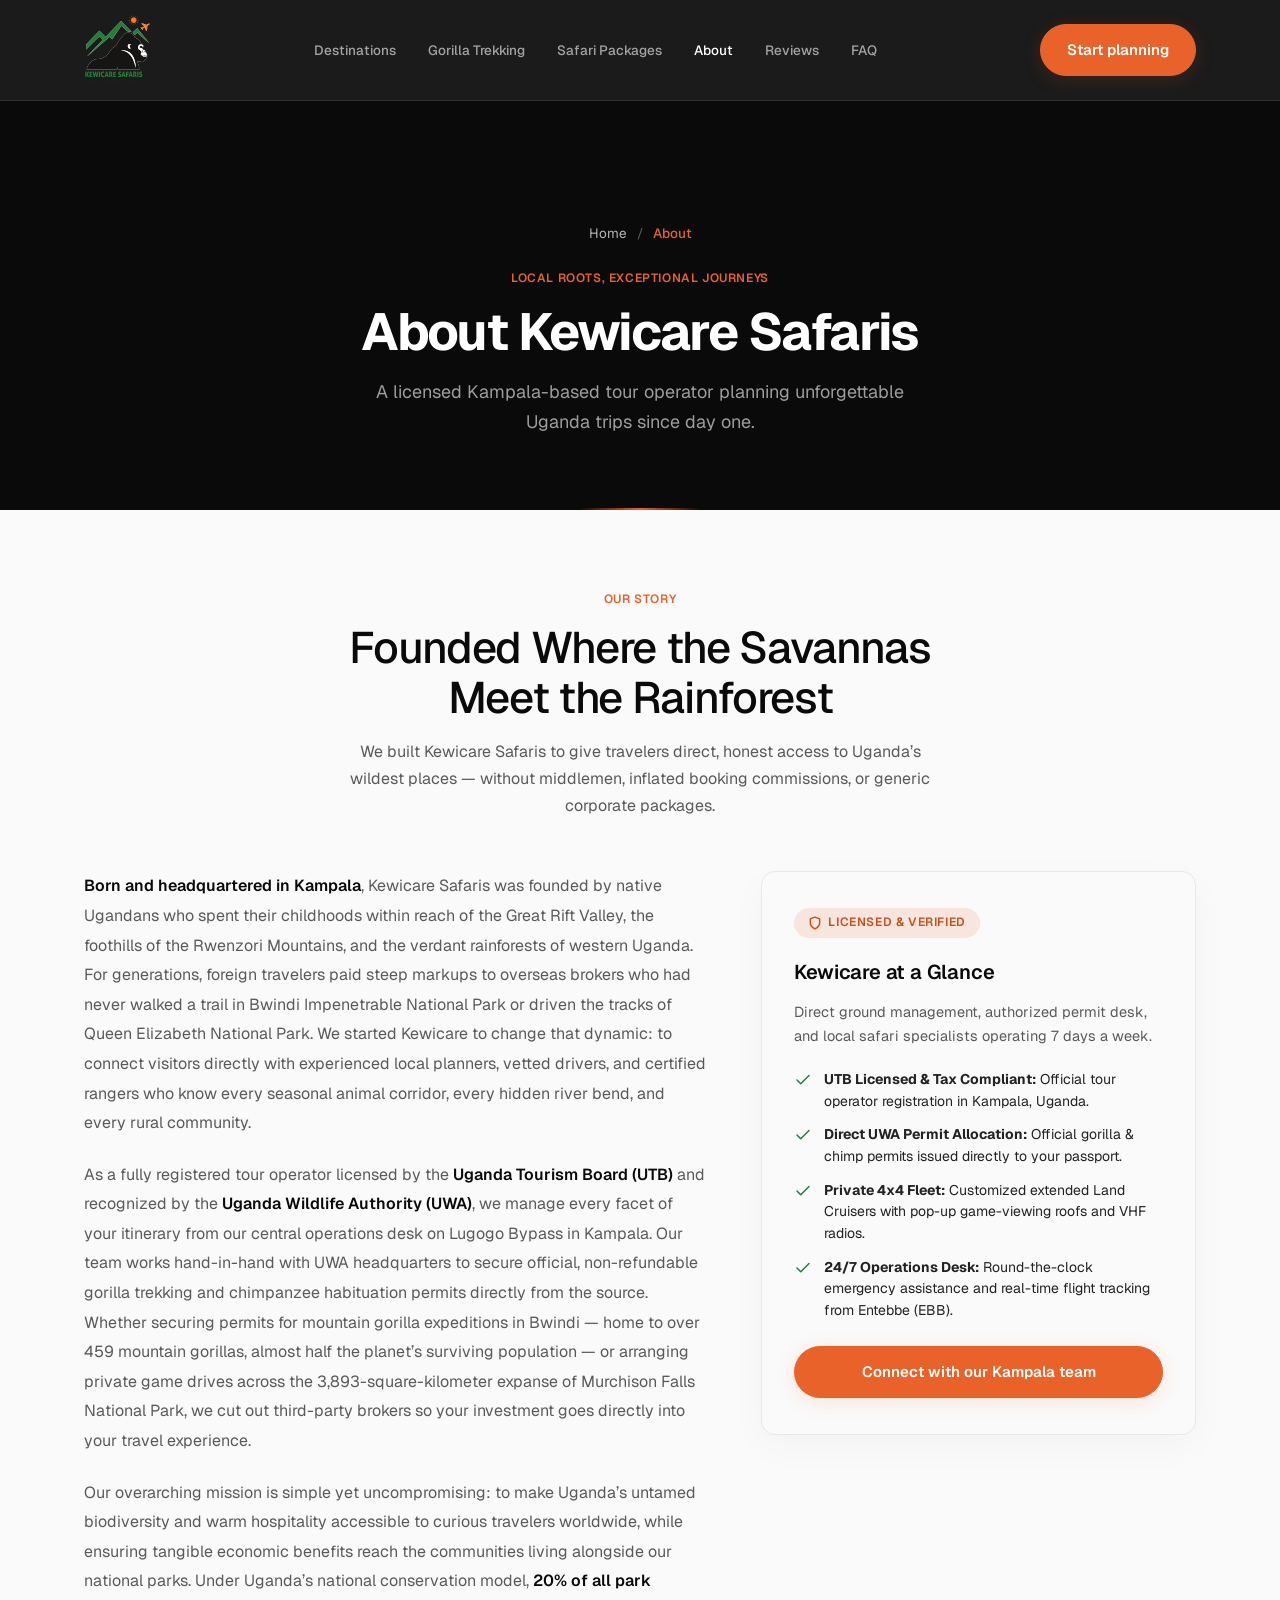
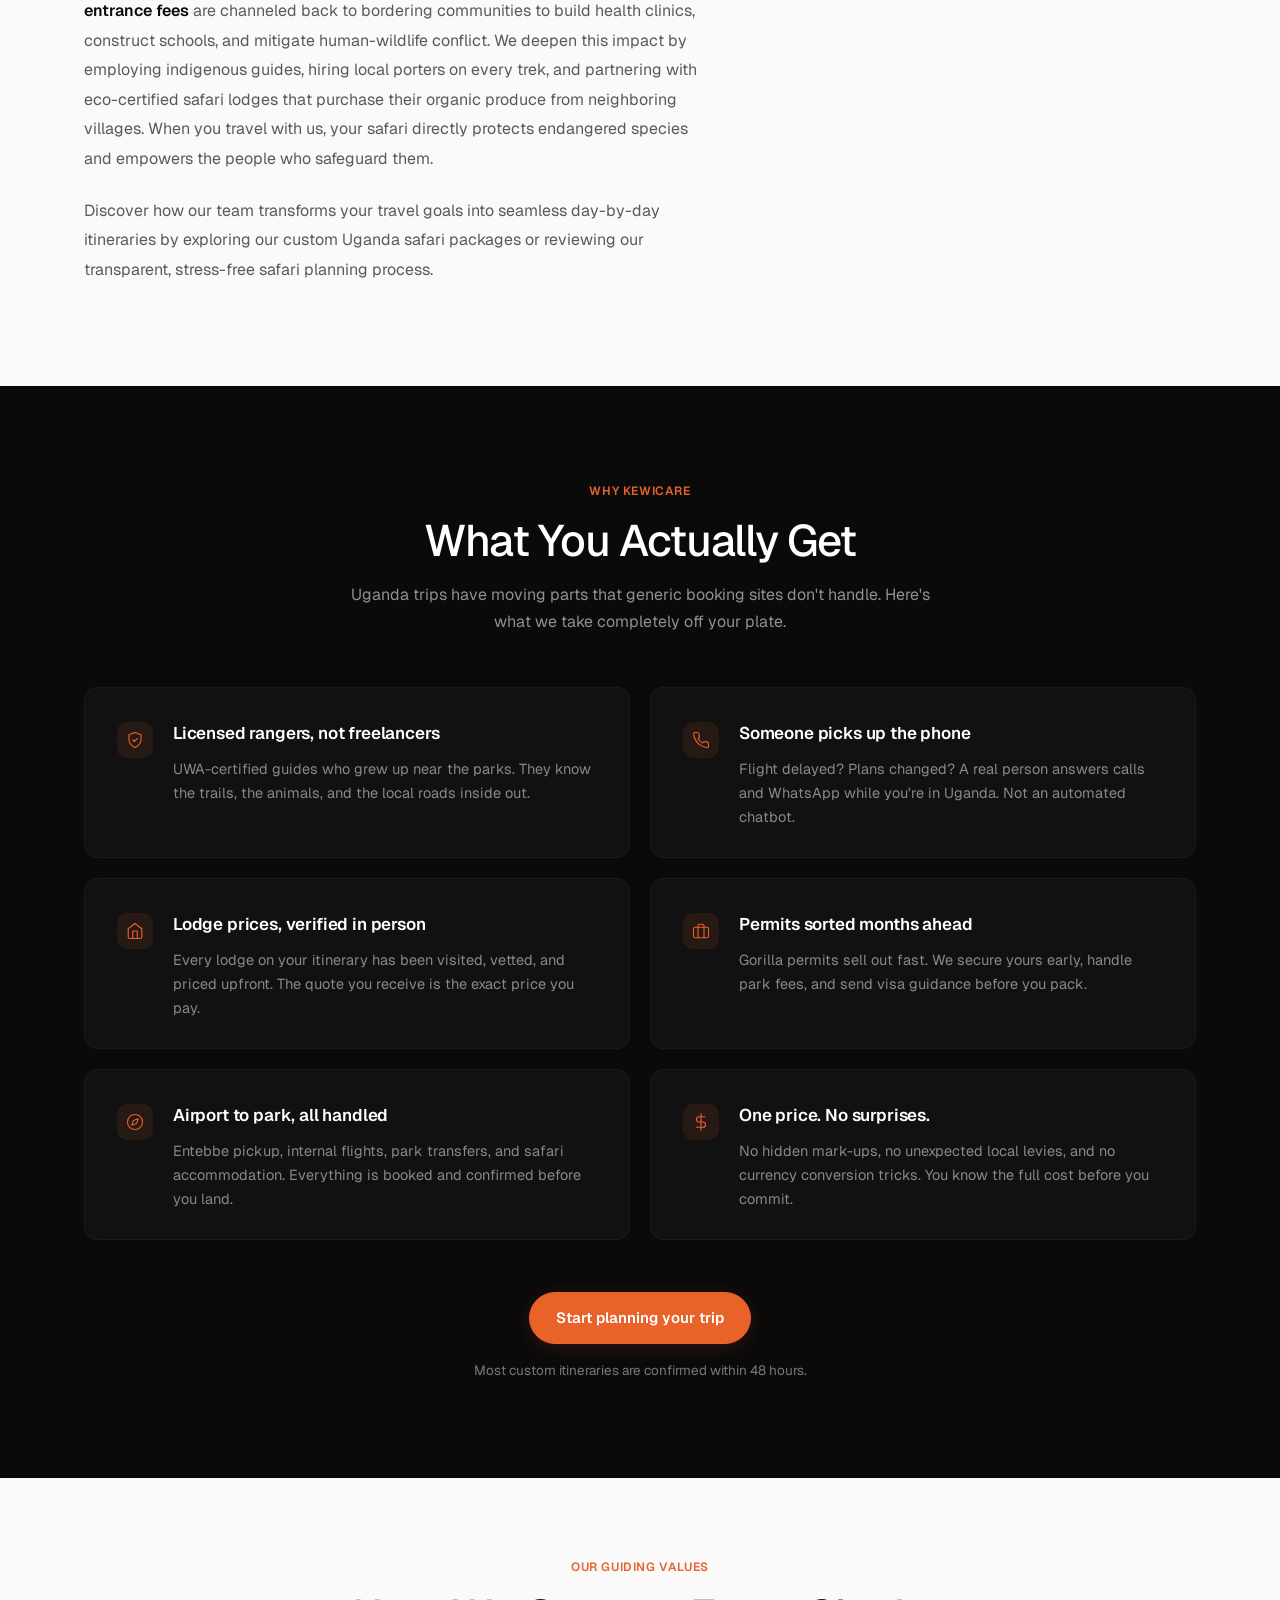
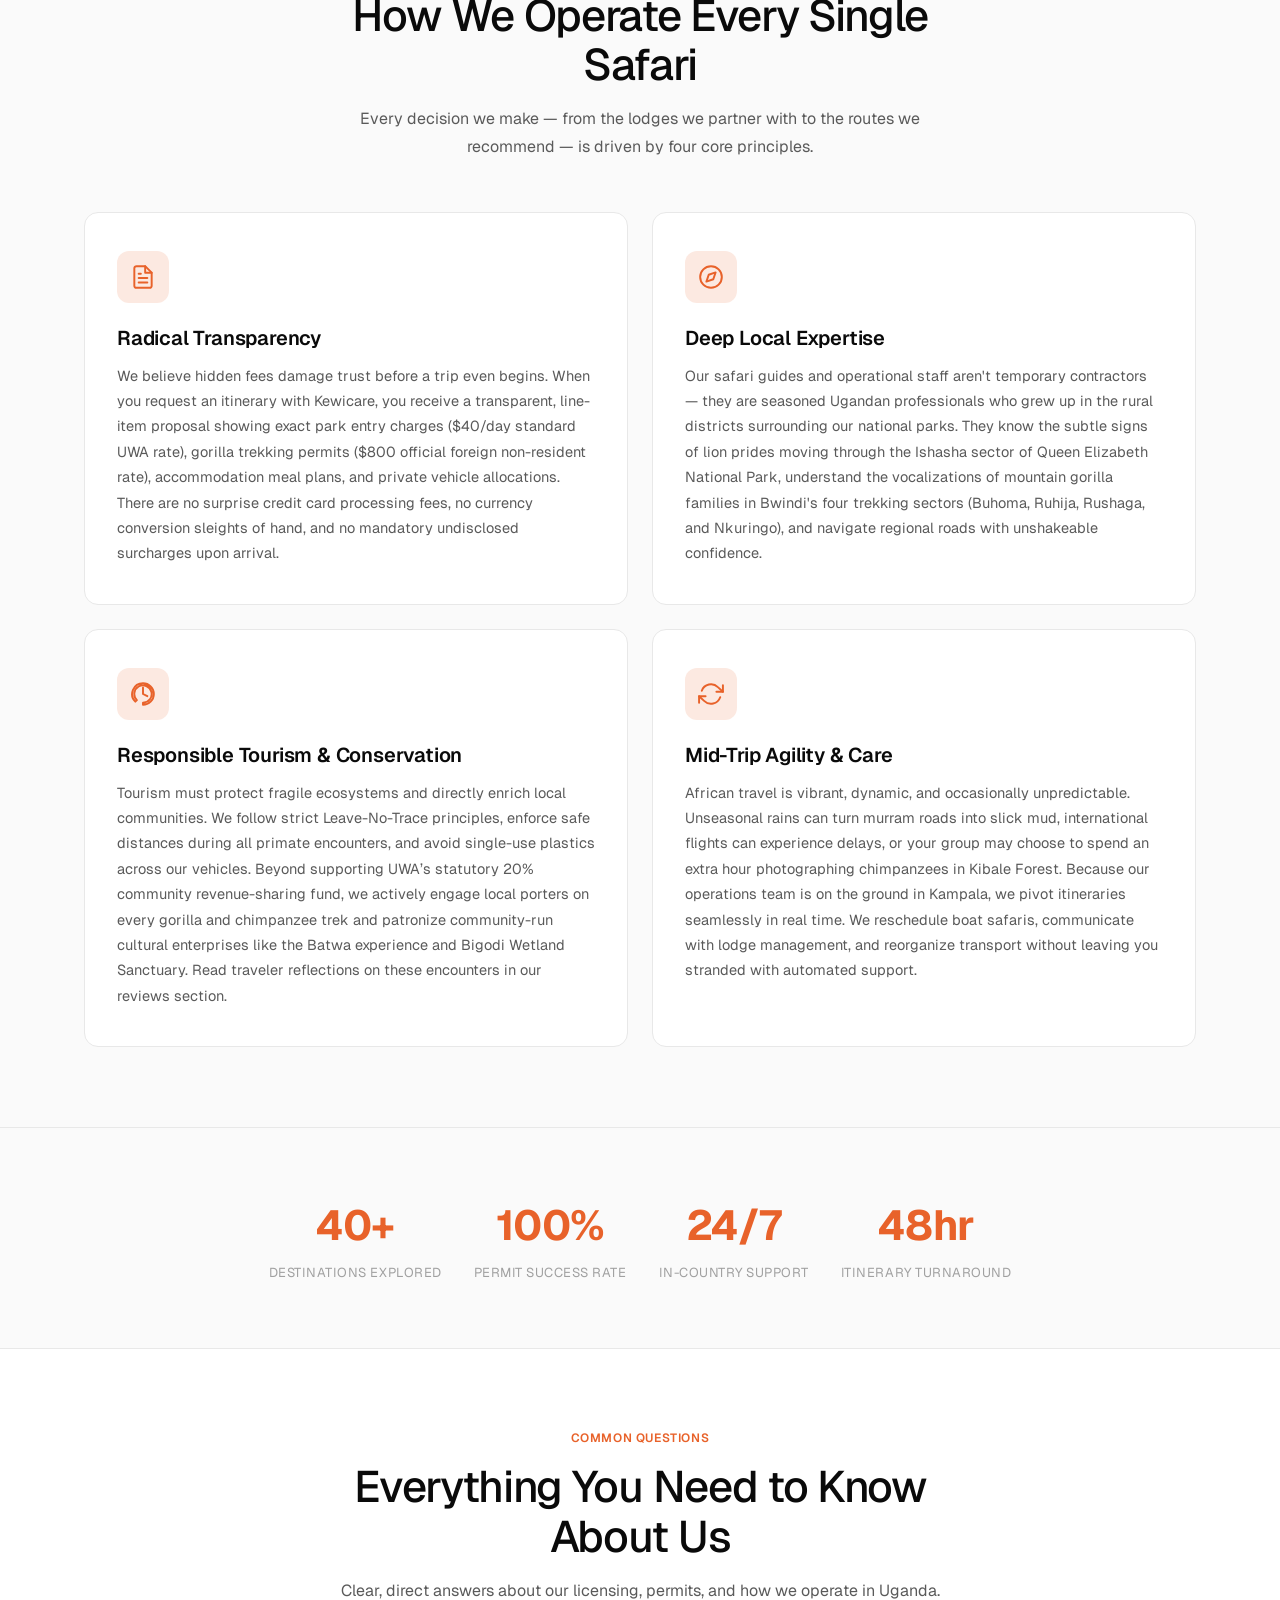
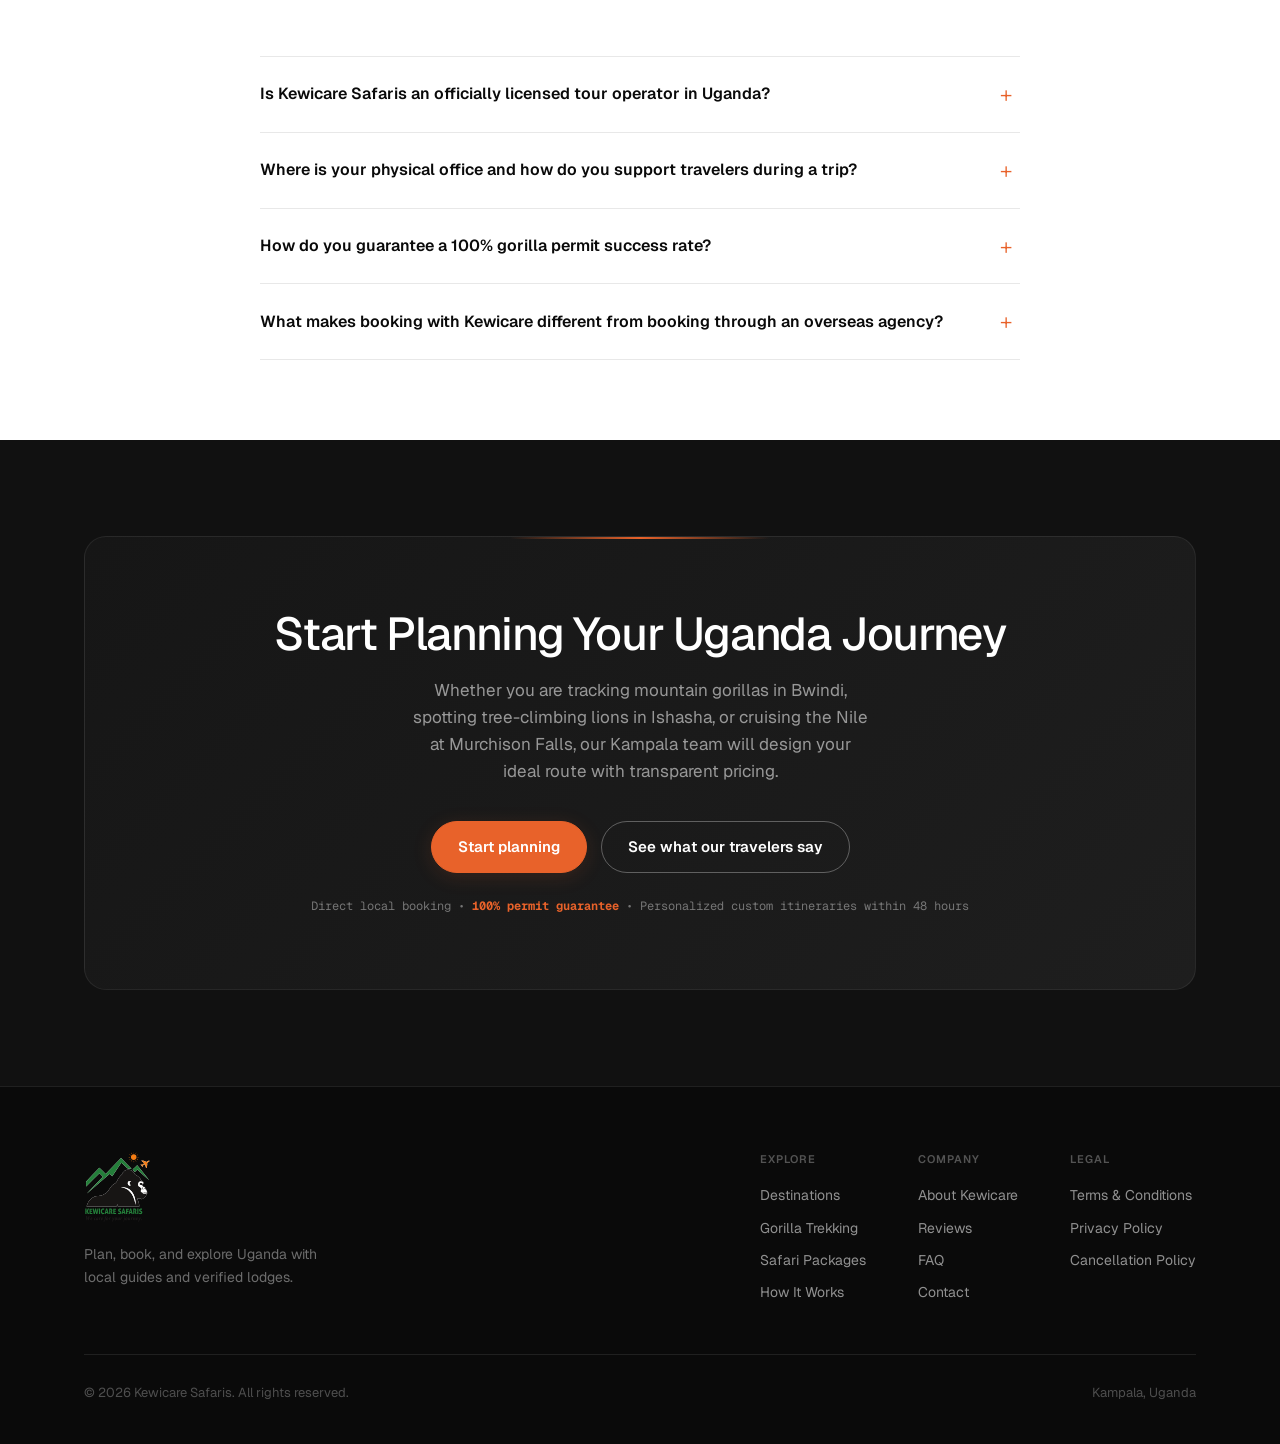
==== about/index.html @ 39570c30 "Multi-page restructure with full SEO and GEO optimization - Break single-page site into 9 separate p" ====
<!DOCTYPE html>
<html lang="en">
<head>
  <meta charset="UTF-8">
  <meta name="viewport" content="width=device-width, initial-scale=1.0">
  <title>About Kewicare Safaris — Licensed Uganda Tour Operator | Kampala</title>
  <meta name="description" content="Kewicare Safaris is a licensed Kampala-based tour operator specializing in gorilla trekking, wildlife safaris, and custom Uganda trips with transparent pricing.">
  <link rel="canonical" href="https://kewicare.com/about/">
  <link rel="icon" type="image/png" href="/logos/favicon.png">
  <link rel="icon" type="image/png" sizes="192x192" href="/logos/favicon-192.png">
  <link rel="apple-touch-icon" sizes="192x192" href="/logos/favicon-192.png">
  <meta name="robots" content="index, follow">
  <meta name="theme-color" content="#0a0a0a">

  <!-- Open Graph -->
  <meta property="og:type" content="website">
  <meta property="og:site_name" content="Kewicare Safaris">
  <meta property="og:title" content="About Kewicare Safaris — Licensed Uganda Tour Operator | Kampala">
  <meta property="og:description" content="Kewicare Safaris is a licensed Kampala-based tour operator specializing in gorilla trekking, wildlife safaris, and custom Uganda trips with transparent pricing.">
  <meta property="og:url" content="https://kewicare.com/about/">
  <meta property="og:image" content="https://kewicare.com/big-5-safari-uganda.png">
  <meta property="og:locale" content="en_US">

  <!-- Twitter Card -->
  <meta name="twitter:card" content="summary_large_image">
  <meta name="twitter:title" content="About Kewicare Safaris — Licensed Uganda Tour Operator | Kampala">
  <meta name="twitter:description" content="Kewicare Safaris is a licensed Kampala-based tour operator specializing in gorilla trekking, wildlife safaris, and custom Uganda trips with transparent pricing.">
  <meta name="twitter:image" content="https://kewicare.com/big-5-safari-uganda.png">

  <!-- Fonts & Styles -->
  <link rel="preconnect" href="https://fonts.googleapis.com">
  <link rel="preconnect" href="https://fonts.gstatic.com" crossorigin>
  <link href="https://fonts.googleapis.com/css2?family=Geist:wght@300;400;500;600;700;800&family=Geist+Mono:wght@400;500;600&display=swap" rel="stylesheet">
  <link rel="stylesheet" href="/css/styles.css">

  <!-- Structured Data (Breadcrumbs & TravelAgency Schema) -->
  <script type="application/ld+json">
  {
    "@context": "https://schema.org",
    "@graph": [
      {
        "@type": "BreadcrumbList",
        "itemListElement": [
          {
            "@type": "ListItem",
            "position": 1,
            "name": "Home",
            "item": "https://kewicare.com/"
          },
          {
            "@type": "ListItem",
            "position": 2,
            "name": "About",
            "item": "https://kewicare.com/about/"
          }
        ]
      },
      {
        "@type": "TravelAgency",
        "@id": "https://kewicare.com/#travelagency",
        "name": "Kewicare Safaris",
        "alternateName": "Kewicare Safaris Uganda",
        "url": "https://kewicare.com",
        "logo": "https://kewicare.com/logos/kewicare-logo.svg",
        "image": "https://kewicare.com/big-5-safari-uganda.png",
        "description": "Kewicare Safaris is a licensed Kampala-based tour operator specializing in gorilla trekking, wildlife safaris, and custom Uganda trips with transparent pricing.",
        "telephone": "+256-700-000-000",
        "email": "hello@kewicare.com",
        "address": {
          "@type": "PostalAddress",
          "streetAddress": "Plot 14, Lugogo Bypass",
          "addressLocality": "Kampala",
          "addressRegion": "Central Region",
          "postalCode": "256",
          "addressCountry": "UG"
        },
        "geo": {
          "@type": "GeoCoordinates",
          "latitude": 0.3344,
          "longitude": 32.6057
        },
        "priceRange": "$$$",
        "currenciesAccepted": "USD, EUR, GBP, UGX",
        "paymentAccepted": "Credit Card, Bank Wire Transfer",
        "openingHoursSpecification": {
          "@type": "OpeningHoursSpecification",
          "dayOfWeek": ["Monday", "Tuesday", "Wednesday", "Thursday", "Friday", "Saturday", "Sunday"],
          "opens": "07:00",
          "closes": "21:00"
        },
        "areaServed": [
          {
            "@type": "Country",
            "name": "Uganda"
          },
          {
            "@type": "AdministrativeArea",
            "name": "East Africa"
          }
        ],
        "knowsAbout": [
          "Bwindi Impenetrable National Park Gorilla Trekking",
          "Uganda Wildlife Authority (UWA) Gorilla Permits",
          "Uganda Tourism Board (UTB) Regulations",
          "Queen Elizabeth National Park Tree-Climbing Lions",
          "Murchison Falls National Park Boat Cruises",
          "Kibale Forest Chimpanzee Habituation",
          "Kidepo Valley Wilderness Safaris",
          "Lake Mburo Walking Safaris"
        ],
        "hasOfferCatalog": {
          "@type": "OfferCatalog",
          "name": "Uganda Safari Services",
          "itemListElement": [
            {
              "@type": "Offer",
              "itemOffered": {
                "@type": "Service",
                "name": "Gorilla Trekking Safaris"
              }
            },
            {
              "@type": "Offer",
              "itemOffered": {
                "@type": "Service",
                "name": "Big Five Wildlife Safaris"
              }
            },
            {
              "@type": "Offer",
              "itemOffered": {
                "@type": "Service",
                "name": "Custom Tailor-Made Uganda Itineraries"
              }
            }
          ]
        }
      }
    ]
  }
  </script>

  <style>
    /* Scoped visual polish for About Page */
    .page-header .breadcrumb-nav {
      margin-bottom: 24px;
      display: inline-flex;
      align-items: center;
      justify-content: center;
      font-size: 13.5px;
    }
    .page-header .breadcrumb-nav a {
      color: rgba(255, 255, 255, 0.7);
      text-decoration: none;
      transition: color 0.2s;
    }
    .page-header .breadcrumb-nav a:hover {
      color: var(--orange);
    }
    .page-header .breadcrumb-nav .sep {
      margin: 0 10px;
      color: rgba(255, 255, 255, 0.35);
    }
    .page-header .breadcrumb-nav .current {
      color: var(--orange);
      font-weight: 500;
    }

    .story-grid {
      display: grid;
      grid-template-columns: 1.18fr 0.82fr;
      gap: 52px;
      align-items: start;
      margin-top: 24px;
    }
    .story-text p {
      font-size: 16px;
      color: var(--grey-600);
      line-height: 1.85;
      margin-bottom: 22px;
    }
    .story-text p strong {
      color: var(--black);
      font-weight: 600;
    }
    .story-card {
      background: var(--grey-50);
      border: 1px solid var(--grey-200);
      border-radius: var(--radius-md);
      padding: 36px 32px;
      box-shadow: 0 12px 36px rgba(0,0,0,0.03);
    }
    .story-badge {
      display: inline-flex;
      align-items: center;
      gap: 6px;
      padding: 5px 14px;
      background: var(--orange-glow);
      color: var(--orange-deep);
      font-size: 12px;
      font-weight: 600;
      border-radius: 999px;
      text-transform: uppercase;
      letter-spacing: 0.05em;
      margin-bottom: 18px;
    }
    .story-card h4 {
      font-size: 20px;
      font-weight: 600;
      color: var(--black);
      margin-bottom: 12px;
      letter-spacing: -0.01em;
    }
    .story-card p {
      font-size: 14.5px;
      color: var(--grey-600);
      line-height: 1.7;
      margin-bottom: 20px;
    }
    .story-facts {
      list-style: none;
      padding: 0;
      margin: 0 0 24px;
    }
    .story-facts li {
      display: flex;
      align-items: flex-start;
      gap: 12px;
      font-size: 14px;
      color: var(--grey-800);
      margin-bottom: 12px;
      line-height: 1.55;
    }
    .story-facts svg {
      width: 18px;
      height: 18px;
      color: var(--green-mid);
      flex-shrink: 0;
      margin-top: 2px;
    }
    .story-card .btn {
      width: 100%;
    }

    .values-grid {
      display: grid;
      grid-template-columns: repeat(2, 1fr);
      gap: 24px;
      margin-top: 48px;
    }
    .value-card {
      background: var(--white);
      border: 1px solid var(--grey-200);
      border-radius: var(--radius-md);
      padding: 38px 32px;
      transition: transform 0.25s, box-shadow 0.25s, border-color 0.25s;
      position: relative;
    }
    .value-card:hover {
      transform: translateY(-4px);
      box-shadow: 0 16px 36px rgba(0,0,0,0.06);
      border-color: rgba(232,98,42,0.35);
    }
    .value-icon-box {
      width: 52px;
      height: 52px;
      border-radius: 12px;
      background: var(--orange-glow);
      color: var(--orange);
      display: flex;
      align-items: center;
      justify-content: center;
      margin-bottom: 22px;
    }
    .value-icon-box svg {
      width: 26px;
      height: 26px;
    }
    .value-card h3 {
      font-size: 20px;
      font-weight: 600;
      color: var(--black);
      margin-bottom: 12px;
      letter-spacing: -0.01em;
    }
    .value-card p {
      font-size: 14.5px;
      color: var(--grey-600);
      line-height: 1.75;
      margin-bottom: 0;
    }

    .stats-wrapper-section {
      background: var(--grey-50);
      border-top: 1px solid var(--grey-200);
      border-bottom: 1px solid var(--grey-200);
      padding: 24px 0;
    }

    .faq-block {
      max-width: 760px;
      margin: 0 auto;
    }

    @media (max-width: 900px) {
      .story-grid {
        grid-template-columns: 1fr;
        gap: 36px;
      }
      .values-grid {
        grid-template-columns: 1fr;
        gap: 18px;
      }
    }
  </style>
</head>
<body id="top">

  <!-- SHARED HEADER -->
  <header>
    <div class="wrap nav">
      <a class="logo" href="/"><img src="/logos/kewicare-logo.svg" alt="Kewicare Safaris" class="logo-img"></a>
      <ul class="nav-links" id="nav-menu">
        <li><a href="/destinations/">Destinations</a></li>
        <li><a href="/gorilla-trekking/">Gorilla Trekking</a></li>
        <li><a href="/safari-packages/">Safari Packages</a></li>
        <li><a href="/about/">About</a></li>
        <li><a href="/reviews/">Reviews</a></li>
        <li><a href="/faq/">FAQ</a></li>
      </ul>
      <div class="nav-actions">
        <a class="btn btn-primary" href="/contact/">Start planning</a>
        <button id="nav-toggle-btn" class="nav-toggle-btn" aria-expanded="false" aria-controls="nav-menu" aria-label="Toggle menu">
          <svg class="icon-menu" width="22" height="22" viewBox="0 0 24 24" fill="none"><path d="M3 6h18M3 12h18M3 18h18" stroke="currentColor" stroke-width="2" stroke-linecap="round"/></svg>
          <svg class="icon-close" style="display:none;" width="22" height="22" viewBox="0 0 24 24" fill="none"><path d="M18 6L6 18M6 6l12 12" stroke="currentColor" stroke-width="2" stroke-linecap="round"/></svg>
        </button>
      </div>
    </div>
  </header>

  <main>
    <!-- PAGE HEADER -->
    <section class="page-header">
      <div class="wrap">
        <nav class="breadcrumb-nav" aria-label="Breadcrumb">
          <a href="/">Home</a>
          <span class="sep">/</span>
          <span class="current" aria-current="page">About</span>
        </nav>
        <span class="eyebrow">Local Roots, Exceptional Journeys</span>
        <h1>About Kewicare Safaris</h1>
        <p>A licensed Kampala-based tour operator planning unforgettable Uganda trips since day one.</p>
      </div>
    </section>

    <!-- OUR STORY SECTION -->
    <section class="content-section" id="our-story">
      <div class="wrap">
        <div class="section-head reveal-up">
          <span class="eyebrow">Our Story</span>
          <h2>Founded Where the Savannas Meet the Rainforest</h2>
          <p>We built Kewicare Safaris to give travelers direct, honest access to Uganda’s wildest places — without middlemen, inflated booking commissions, or generic corporate packages.</p>
        </div>

        <div class="story-grid">
          <div class="story-text reveal-up">
            <p>
              <strong>Born and headquartered in Kampala</strong>, Kewicare Safaris was founded by native Ugandans who spent their childhoods within reach of the Great Rift Valley, the foothills of the Rwenzori Mountains, and the verdant rainforests of western Uganda. For generations, foreign travelers paid steep markups to overseas brokers who had never walked a trail in <a href="/destinations/">Bwindi Impenetrable National Park</a> or driven the tracks of Queen Elizabeth National Park. We started Kewicare to change that dynamic: to connect visitors directly with experienced local planners, vetted drivers, and certified rangers who know every seasonal animal corridor, every hidden river bend, and every rural community.
            </p>
            <p>
              As a fully registered tour operator licensed by the <strong>Uganda Tourism Board (UTB)</strong> and recognized by the <strong>Uganda Wildlife Authority (UWA)</strong>, we manage every facet of your itinerary from our central operations desk on Lugogo Bypass in Kampala. Our team works hand-in-hand with UWA headquarters to secure official, non-refundable gorilla trekking and chimpanzee habituation permits directly from the source. Whether securing permits for <a href="/gorilla-trekking/">mountain gorilla expeditions in Bwindi</a> — home to over 459 mountain gorillas, almost half the planet’s surviving population — or arranging private game drives across the 3,893-square-kilometer expanse of Murchison Falls National Park, we cut out third-party brokers so your investment goes directly into your travel experience.
            </p>
            <p>
              Our overarching mission is simple yet uncompromising: to make Uganda’s untamed biodiversity and warm hospitality accessible to curious travelers worldwide, while ensuring tangible economic benefits reach the communities living alongside our national parks. Under Uganda’s national conservation model, <strong>20% of all park entrance fees</strong> are channeled back to bordering communities to build health clinics, construct schools, and mitigate human-wildlife conflict. We deepen this impact by employing indigenous guides, hiring local porters on every trek, and partnering with eco-certified safari lodges that purchase their organic produce from neighboring villages. When you travel with us, your safari directly protects endangered species and empowers the people who safeguard them.
            </p>
            <p>
              Discover how our team transforms your travel goals into seamless day-by-day itineraries by exploring our <a href="/safari-packages/">custom Uganda safari packages</a> or reviewing our transparent, stress-free <a href="/how-it-works/">safari planning process</a>.
            </p>
          </div>

          <aside class="story-card reveal-up" aria-label="Kewicare Company Highlights">
            <span class="story-badge">
              <svg width="14" height="14" viewBox="0 0 24 24" fill="none" stroke="currentColor" stroke-width="2.5" stroke-linecap="round" stroke-linejoin="round" aria-hidden="true"><path d="M12 22s8-4 8-10V5l-8-3-8 3v7c0 6 8 10 8 10z"/></svg>
              Licensed &amp; Verified
            </span>
            <h4>Kewicare at a Glance</h4>
            <p>Direct ground management, authorized permit desk, and local safari specialists operating 7 days a week.</p>
            <ul class="story-facts">
              <li>
                <svg viewBox="0 0 24 24" fill="none" stroke="currentColor" stroke-width="2" stroke-linecap="round" stroke-linejoin="round" aria-hidden="true"><polyline points="20 6 9 17 4 12"/></svg>
                <span><strong>UTB Licensed &amp; Tax Compliant:</strong> Official tour operator registration in Kampala, Uganda.</span>
              </li>
              <li>
                <svg viewBox="0 0 24 24" fill="none" stroke="currentColor" stroke-width="2" stroke-linecap="round" stroke-linejoin="round" aria-hidden="true"><polyline points="20 6 9 17 4 12"/></svg>
                <span><strong>Direct UWA Permit Allocation:</strong> Official gorilla &amp; chimp permits issued directly to your passport.</span>
              </li>
              <li>
                <svg viewBox="0 0 24 24" fill="none" stroke="currentColor" stroke-width="2" stroke-linecap="round" stroke-linejoin="round" aria-hidden="true"><polyline points="20 6 9 17 4 12"/></svg>
                <span><strong>Private 4x4 Fleet:</strong> Customized extended Land Cruisers with pop-up game-viewing roofs and VHF radios.</span>
              </li>
              <li>
                <svg viewBox="0 0 24 24" fill="none" stroke="currentColor" stroke-width="2" stroke-linecap="round" stroke-linejoin="round" aria-hidden="true"><polyline points="20 6 9 17 4 12"/></svg>
                <span><strong>24/7 Operations Desk:</strong> Round-the-clock emergency assistance and real-time flight tracking from Entebbe (EBB).</span>
              </li>
            </ul>
            <a class="btn btn-primary" href="/contact/">Connect with our Kampala team</a>
          </aside>
        </div>
      </div>
    </section>

    <!-- WHY KEWICARE SECTION (THE 6 WHY CARDS) -->
    <section class="compare" id="why-kewicare">
      <div class="wrap">
        <div class="section-head reveal-up">
          <span class="eyebrow">Why Kewicare</span>
          <h2>What You Actually Get</h2>
          <p>Uganda trips have moving parts that generic booking sites don't handle. Here's what we take completely off your plate.</p>
        </div>
        <div class="why-grid">
          <div class="why-item reveal-up">
            <div class="why-check">
              <svg viewBox="0 0 24 24" fill="none" stroke="currentColor" stroke-width="1.5" stroke-linecap="round" stroke-linejoin="round" aria-hidden="true"><path d="M12 22s8-4 8-10V5l-8-3-8 3v7c0 6 8 10 8 10z"/><path d="M9 12l2 2 4-4"/></svg>
            </div>
            <div>
              <h4>Licensed rangers, not freelancers</h4>
              <p>UWA-certified guides who grew up near the parks. They know the trails, the animals, and the local roads inside out.</p>
            </div>
          </div>
          <div class="why-item reveal-up">
            <div class="why-check">
              <svg viewBox="0 0 24 24" fill="none" stroke="currentColor" stroke-width="1.5" stroke-linecap="round" stroke-linejoin="round" aria-hidden="true"><path d="M22 16.92v3a2 2 0 0 1-2.18 2 19.79 19.79 0 0 1-8.63-3.07 19.5 19.5 0 0 1-6-6 19.79 19.79 0 0 1-3.07-8.67A2 2 0 0 1 4.11 2h3a2 2 0 0 1 2 1.72c.127.96.361 1.903.7 2.81a2 2 0 0 1-.45 2.11L8.09 9.91a16 16 0 0 0 6 6l1.27-1.27a2 2 0 0 1 2.11-.45c.907.339 1.85.573 2.81.7A2 2 0 0 1 22 16.92z"/></svg>
            </div>
            <div>
              <h4>Someone picks up the phone</h4>
              <p>Flight delayed? Plans changed? A real person answers calls and WhatsApp while you're in Uganda. Not an automated chatbot.</p>
            </div>
          </div>
          <div class="why-item reveal-up">
            <div class="why-check">
              <svg viewBox="0 0 24 24" fill="none" stroke="currentColor" stroke-width="1.5" stroke-linecap="round" stroke-linejoin="round" aria-hidden="true"><path d="M3 9l9-7 9 7v11a2 2 0 0 1-2 2H5a2 2 0 0 1-2-2z"/><polyline points="9 22 9 12 15 12 15 22"/></svg>
            </div>
            <div>
              <h4>Lodge prices, verified in person</h4>
              <p>Every lodge on your itinerary has been visited, vetted, and priced upfront. The quote you receive is the exact price you pay.</p>
            </div>
          </div>
          <div class="why-item reveal-up">
            <div class="why-check">
              <svg viewBox="0 0 24 24" fill="none" stroke="currentColor" stroke-width="1.5" stroke-linecap="round" stroke-linejoin="round" aria-hidden="true"><rect x="2" y="7" width="20" height="14" rx="2" ry="2"/><path d="M16 21V5a2 2 0 0 0-2-2h-4a2 2 0 0 0-2 2v16"/></svg>
            </div>
            <div>
              <h4>Permits sorted months ahead</h4>
              <p>Gorilla permits sell out fast. We secure yours early, handle park fees, and send visa guidance before you pack.</p>
            </div>
          </div>
          <div class="why-item reveal-up">
            <div class="why-check">
              <svg viewBox="0 0 24 24" fill="none" stroke="currentColor" stroke-width="1.5" stroke-linecap="round" stroke-linejoin="round" aria-hidden="true"><circle cx="12" cy="12" r="10"/><polygon points="16.24 7.76 14.12 14.12 7.76 16.24 9.88 9.88 16.24 7.76"/></svg>
            </div>
            <div>
              <h4>Airport to park, all handled</h4>
              <p>Entebbe pickup, internal flights, park transfers, and safari accommodation. Everything is booked and confirmed before you land.</p>
            </div>
          </div>
          <div class="why-item reveal-up">
            <div class="why-check">
              <svg viewBox="0 0 24 24" fill="none" stroke="currentColor" stroke-width="1.5" stroke-linecap="round" stroke-linejoin="round" aria-hidden="true"><line x1="12" y1="1" x2="12" y2="23"/><path d="M17 5H9.5a3.5 3.5 0 0 0 0 7h5a3.5 3.5 0 0 1 0 7H6"/></svg>
            </div>
            <div>
              <h4>One price. No surprises.</h4>
              <p>No hidden mark-ups, no unexpected local levies, and no currency conversion tricks. You know the full cost before you commit.</p>
            </div>
          </div>
        </div>
        <div class="compare-cta reveal-up">
          <a class="btn btn-primary" href="/contact/">Start planning your trip</a>
          <p style="margin-top:16px; font-size:13.5px; color:rgba(255,255,255,.45);">Most custom itineraries are confirmed within 48 hours.</p>
        </div>
      </div>
    </section>

    <!-- OUR VALUES SECTION -->
    <section class="content-section" id="our-values">
      <div class="wrap">
        <div class="section-head reveal-up">
          <span class="eyebrow">Our Guiding Values</span>
          <h2>How We Operate Every Single Safari</h2>
          <p>Every decision we make — from the lodges we partner with to the routes we recommend — is driven by four core principles.</p>
        </div>

        <div class="values-grid">
          <!-- Value 1: Transparency -->
          <article class="value-card reveal-up">
            <div class="value-icon-box" aria-hidden="true">
              <svg viewBox="0 0 24 24" fill="none" stroke="currentColor" stroke-width="1.8" stroke-linecap="round" stroke-linejoin="round"><path d="M14 2H6a2 2 0 0 0-2 2v16a2 2 0 0 0 2 2h12a2 2 0 0 0 2-2V8z"/><polyline points="14 2 14 8 20 8"/><line x1="16" y1="13" x2="8" y2="13"/><line x1="16" y1="17" x2="8" y2="17"/><polyline points="10 9 9 9 8 9"/></svg>
            </div>
            <h3>Radical Transparency</h3>
            <p>
              We believe hidden fees damage trust before a trip even begins. When you request an itinerary with Kewicare, you receive a transparent, line-item proposal showing exact park entry charges ($40/day standard UWA rate), gorilla trekking permits ($800 official foreign non-resident rate), accommodation meal plans, and private vehicle allocations. There are no surprise credit card processing fees, no currency conversion sleights of hand, and no mandatory undisclosed surcharges upon arrival.
            </p>
          </article>

          <!-- Value 2: Local Expertise -->
          <article class="value-card reveal-up">
            <div class="value-icon-box" aria-hidden="true">
              <svg viewBox="0 0 24 24" fill="none" stroke="currentColor" stroke-width="1.8" stroke-linecap="round" stroke-linejoin="round"><circle cx="12" cy="12" r="10"/><polygon points="16.24 7.76 14.12 14.12 7.76 16.24 9.88 9.88 16.24 7.76"/></svg>
            </div>
            <h3>Deep Local Expertise</h3>
            <p>
              Our safari guides and operational staff aren't temporary contractors — they are seasoned Ugandan professionals who grew up in the rural districts surrounding our national parks. They know the subtle signs of lion prides moving through the Ishasha sector of Queen Elizabeth National Park, understand the vocalizations of mountain gorilla families in Bwindi's four trekking sectors (Buhoma, Ruhija, Rushaga, and Nkuringo), and navigate regional roads with unshakeable confidence.
            </p>
          </article>

          <!-- Value 3: Responsible Tourism -->
          <article class="value-card reveal-up">
            <div class="value-icon-box" aria-hidden="true">
              <svg viewBox="0 0 24 24" fill="none" stroke="currentColor" stroke-width="1.8" stroke-linecap="round" stroke-linejoin="round"><path d="M12 2a10 10 0 0 0-7.07 17.07l1.41-1.41A8 8 0 1 1 12 20v2a10 10 0 0 0 0-20z"/><path d="M12 6v6l4 2"/></svg>
            </div>
            <h3>Responsible Tourism &amp; Conservation</h3>
            <p>
              Tourism must protect fragile ecosystems and directly enrich local communities. We follow strict Leave-No-Trace principles, enforce safe distances during all primate encounters, and avoid single-use plastics across our vehicles. Beyond supporting UWA’s statutory 20% community revenue-sharing fund, we actively engage local porters on every gorilla and chimpanzee trek and patronize community-run cultural enterprises like the Batwa experience and Bigodi Wetland Sanctuary. Read traveler reflections on these encounters in our <a href="/reviews/">reviews section</a>.
            </p>
          </article>

          <!-- Value 4: Flexibility -->
          <article class="value-card reveal-up">
            <div class="value-icon-box" aria-hidden="true">
              <svg viewBox="0 0 24 24" fill="none" stroke="currentColor" stroke-width="1.8" stroke-linecap="round" stroke-linejoin="round"><polyline points="23 4 23 10 17 10"/><polyline points="1 20 1 14 7 14"/><path d="M3.51 9a9 9 0 0 1 14.85-3.36L23 10M1 14l4.64 4.36A9 9 0 0 0 20.49 15"/></svg>
            </div>
            <h3>Mid-Trip Agility &amp; Care</h3>
            <p>
              African travel is vibrant, dynamic, and occasionally unpredictable. Unseasonal rains can turn murram roads into slick mud, international flights can experience delays, or your group may choose to spend an extra hour photographing chimpanzees in Kibale Forest. Because our operations team is on the ground in Kampala, we pivot itineraries seamlessly in real time. We reschedule boat safaris, communicate with lodge management, and reorganize transport without leaving you stranded with automated support.
            </p>
          </article>
        </div>
      </div>
    </section>

    <!-- STATS ROW SECTION -->
    <section class="stats-wrapper-section" aria-label="Key Operational Statistics">
      <div class="wrap">
        <div class="stats-row">
          <div class="stat-item reveal-up">
            <div class="stat-number">40+</div>
            <div class="stat-label">Destinations Explored</div>
          </div>
          <div class="stat-item reveal-up">
            <div class="stat-number">100%</div>
            <div class="stat-label">Permit Success Rate</div>
          </div>
          <div class="stat-item reveal-up">
            <div class="stat-number">24/7</div>
            <div class="stat-label">In-Country Support</div>
          </div>
          <div class="stat-item reveal-up">
            <div class="stat-number">48hr</div>
            <div class="stat-label">Itinerary Turnaround</div>
          </div>
        </div>
      </div>
    </section>

    <!-- FREQUENTLY ASKED ABOUT KEWICARE (GEO OPTIMIZATION) -->
    <section class="content-section" style="background: var(--white);">
      <div class="wrap">
        <div class="section-head reveal-up">
          <span class="eyebrow">Common Questions</span>
          <h2>Everything You Need to Know About Us</h2>
          <p>Clear, direct answers about our licensing, permits, and how we operate in Uganda.</p>
        </div>

        <div class="faq faq-block">
          <details class="reveal-up">
            <summary>Is Kewicare Safaris an officially licensed tour operator in Uganda?</summary>
            <div class="a">
              Yes. Kewicare Safaris is an officially registered and tax-compliant tour operator based in Kampala, Uganda, licensed by the Uganda Tourism Board (UTB). We maintain direct accreditation with the Uganda Wildlife Authority (UWA), granting us authorized access to purchase gorilla trekking, chimpanzee tracking, and national park entry permits on behalf of international travelers.
            </div>
          </details>

          <details class="reveal-up">
            <summary>Where is your physical office and how do you support travelers during a trip?</summary>
            <div class="a">
              Our headquarters are located in Kampala, Uganda. From Entebbe International Airport (EBB) to the remote borders of Kidepo Valley and Bwindi Impenetrable Forest, we manage all logistics locally. While traveling in Uganda, every guest is assigned a dedicated trip coordinator who is reachable 24/7 via phone and WhatsApp for immediate support, route modifications, or flight updates.
            </div>
          </details>

          <details class="reveal-up">
            <summary>How do you guarantee a 100% gorilla permit success rate?</summary>
            <div class="a">
              Mountain gorilla trekking permits are strictly capped by the Uganda Wildlife Authority at 8 visitors per habituated gorilla group per day (costing $800 per foreign non-resident). Because our operations team is physically based in Kampala minutes from UWA headquarters, we monitor real-time permit availability across all four Bwindi sectors (Buhoma, Ruhija, Rushaga, and Nkuringo) and Mgahinga Gorilla National Park, securing and locking in your permits immediately upon trip deposit.
            </div>
          </details>

          <details class="reveal-up">
            <summary>What makes booking with Kewicare different from booking through an overseas agency?</summary>
            <div class="a">
              Overseas booking agencies operate as middlemen — they mark up prices by 20% to 35% before outsourcing the actual ground logistics to a local Ugandan operator. When you book directly with Kewicare Safaris, you work straight with the local experts who drive the 4x4 Land Cruisers, inspect the safari lodges in person, and coordinate directly with park wardens. You pay local, transparent rates and receive immediate, firsthand knowledge.
            </div>
          </details>
        </div>
      </div>
    </section>

    <!-- FINAL CALL TO ACTION -->
    <section class="final-cta-section">
      <div class="wrap">
        <div class="final-cta reveal-up">
          <h2>Start Planning Your Uganda Journey</h2>
          <p class="sub-text">Whether you are tracking mountain gorillas in Bwindi, spotting tree-climbing lions in Ishasha, or cruising the Nile at Murchison Falls, our Kampala team will design your ideal route with transparent pricing.</p>
          <div style="display:flex; gap:14px; justify-content:center; flex-wrap:wrap;">
            <a class="btn btn-primary" href="/contact/">Start planning</a>
            <a class="btn btn-ghost" href="/reviews/">See what our travelers say</a>
          </div>
          <p class="promo">Direct local booking &#8226; <b>100% permit guarantee</b> &#8226; Personalized custom itineraries within 48 hours</p>
        </div>
      </div>
    </section>
  </main>

  <!-- SHARED FOOTER -->
  <footer>
    <div class="wrap">
      <div class="footer-grid">
        <div class="footer-brand">
          <a href="/"><img src="/logos/kewicare-logo.svg" alt="Kewicare Safaris" class="footer-logo-img"></a>
          <p>Plan, book, and explore Uganda with local guides and verified lodges.</p>
        </div>
        <div class="footer-cols">
          <div class="footer-col">
            <h4>Explore</h4>
            <a href="/destinations/">Destinations</a>
            <a href="/gorilla-trekking/">Gorilla Trekking</a>
            <a href="/safari-packages/">Safari Packages</a>
            <a href="/how-it-works/">How It Works</a>
          </div>
          <div class="footer-col">
            <h4>Company</h4>
            <a href="/about/">About Kewicare</a>
            <a href="/reviews/">Reviews</a>
            <a href="/faq/">FAQ</a>
            <a href="/contact/">Contact</a>
          </div>
          <div class="footer-col">
            <h4>Legal</h4>
            <a href="#">Terms &amp; Conditions</a>
            <a href="#">Privacy Policy</a>
            <a href="#">Cancellation Policy</a>
          </div>
        </div>
      </div>
      <div class="footer-bottom">
        <span>&#169; 2026 Kewicare Safaris. All rights reserved.</span>
        <span>Kampala, Uganda</span>
      </div>
    </div>
  </footer>

  <!-- SHARED JS & ANALYTICS -->
  <script src="/js/main.js"></script>
  <script async src="https://www.googletagmanager.com/gtag/js?id=G-98FLEWZEX5"></script>
  <script>window.dataLayer=window.dataLayer||[];function gtag(){dataLayer.push(arguments);}gtag("js",new Date());gtag("config","G-98FLEWZEX5");</script>
  <script defer src="/_vercel/insights/script.js"></script>
</body>
</html>
---- css/styles.css ----
/* ===== KEWICARE SAFARIS — SHARED STYLES ===== */

/* --- Design Tokens --- */
:root{
  --black:#0a0a0a; --black-soft:#111111; --black-card:#161616; --black-lift:#1e1e1e;
  --orange:#E8622A; --orange-deep:#C4521F; --orange-glow:rgba(232,98,42,.14);
  --green:#1B6B3A; --green-mid:#237A44;
  --white:#ffffff; --grey-50:#fafafa; --grey-100:#f4f4f4; --grey-200:#e8e8e8;
  --grey-400:#a0a0a0; --grey-600:#5a5a5a; --grey-800:#222222;
  --line:rgba(0,0,0,.07); --line-dark:rgba(255,255,255,.09);
  --radius-sm:8px; --radius-md:14px; --radius-lg:22px;
  --font-sans:"Geist",ui-sans-serif,system-ui,-apple-system,"Segoe UI",sans-serif;
  --font-mono:"Geist Mono",ui-monospace,"SFMono-Regular",Consolas,monospace;
  --wrap:1160px;
}

/* --- Reset --- */
*,*::before,*::after{box-sizing:border-box;}
html{scroll-behavior:smooth;}
@media(prefers-reduced-motion:reduce){html{scroll-behavior:auto;}*,*::before,*::after{animation-duration:.001ms!important;transition-duration:.001ms!important;}}
body{margin:0;font-family:var(--font-sans);color:var(--grey-800);background:var(--white);-webkit-font-smoothing:antialiased;text-rendering:optimizeLegibility;line-height:1.6;font-size:15px;}
img,svg{display:block;max-width:100%;}
a{color:inherit;text-decoration:none;}
ul{margin:0;padding:0;list-style:none;}
h1,h2,h3,h4,p{margin:0;}
h1{line-height:1.06;letter-spacing:-.03em;}
h2{line-height:1.12;letter-spacing:-.02em;}
h3{line-height:1.3;letter-spacing:-.01em;}
.wrap{width:100%;max-width:var(--wrap);margin-inline:auto;padding-inline:24px;}
:focus-visible{outline:2px solid var(--orange);outline-offset:3px;border-radius:4px;}
.eyebrow{font-family:var(--font-sans);font-size:12px;letter-spacing:.05em;text-transform:uppercase;font-weight:600;}

/* --- Buttons --- */
.btn{display:inline-flex;align-items:center;justify-content:center;gap:8px;padding:13px 26px;border-radius:999px;font-family:var(--font-sans);font-weight:600;font-size:15px;border:1.5px solid transparent;cursor:pointer;transition:transform .15s,background .2s,box-shadow .2s,border-color .2s;white-space:nowrap;}
.btn:hover{transform:translateY(-2px);}
.btn-primary{background:var(--orange);color:var(--white);border-color:var(--orange);box-shadow:0 4px 20px var(--orange-glow);}
.btn-primary:hover{background:var(--orange-deep);border-color:var(--orange-deep);box-shadow:0 8px 30px rgba(232,98,42,.3);}
.btn-ghost{background:transparent;color:var(--white);border-color:rgba(255,255,255,.3);}
.btn-ghost:hover{background:rgba(255,255,255,.08);border-color:rgba(255,255,255,.55);}
.btn-outline{background:transparent;color:var(--grey-800);border-color:var(--grey-200);}
.btn-outline:hover{background:var(--grey-100);}
.btn-dark-outline{background:transparent;color:var(--grey-800);border:1.5px solid var(--grey-200);}
.btn-dark-outline:hover{background:var(--grey-100);border-color:var(--grey-400);}

/* --- Header / Nav --- */
header{position:sticky;top:0;z-index:50;background:rgba(10,10,10,.93);backdrop-filter:blur(14px);border-bottom:1px solid var(--line-dark);transition:background .3s,box-shadow .3s;}
header.scrolled{background:rgba(10,10,10,.99);box-shadow:0 4px 32px rgba(0,0,0,.35);border-bottom-color:transparent;}
.nav{display:flex;align-items:center;justify-content:space-between;height:100px;color:var(--white);}
.logo{display:flex;align-items:center;}
.logo-img{height:72px;width:auto;display:block;}
.nav-links{display:flex;align-items:center;gap:32px;}
.nav-links a{font-size:13.5px;font-weight:500;color:rgba(255,255,255,.6);transition:color .2s;}
.nav-links a:hover,.nav-links a.active{color:var(--white);}
.nav-actions{display:flex;align-items:center;gap:12px;}
.nav-toggle-btn{display:none;background:transparent;border:none;padding:4px;color:var(--white);cursor:pointer;border-radius:6px;}

@media(max-width:900px){
  .nav-links{position:absolute;top:100px;left:0;right:0;background:var(--black-soft);flex-direction:column;align-items:stretch;padding:0;gap:0;border-bottom:1px solid var(--line-dark);z-index:49;opacity:0;visibility:hidden;transform:translateY(-8px) scaleY(0.98);transform-origin:top center;transition:opacity 0.25s ease, transform 0.25s ease, visibility 0.25s;display:flex;pointer-events:none;}
  .nav-links.open{opacity:1;visibility:visible;transform:translateY(0) scaleY(1);pointer-events:auto;}
  .nav-links li a{display:block;padding:16px 24px;font-size:16px;border-bottom:1px solid var(--line-dark);color:rgba(255,255,255,.75);}
  .nav-links li:last-child a{border-bottom:none;}
  .nav-toggle-btn{display:flex;align-items:center;justify-content:center;width:40px;height:40px;}
  .nav-actions .btn-ghost{display:none;}
}

/* --- Hero --- */
.hero{position:relative;background:var(--black);color:var(--white);overflow:hidden;min-height:100svh;display:flex;flex-direction:column;}
.hero-art{position:absolute;inset:0;width:100%;height:100%;}
.hero-art svg{width:100%;height:100%;}
.hero-scrim{position:absolute;inset:0;background:linear-gradient(160deg,rgba(10,10,10,.5) 0%,rgba(10,10,10,.35) 40%,rgba(10,10,10,.78) 75%,rgba(10,10,10,.97) 100%);}
.hero-body{position:relative;z-index:2;flex:1;display:flex;flex-direction:column;justify-content:center;padding:60px 24px 80px;max-width:720px;margin-inline:auto;width:100%;text-align:center;align-items:center;}
.hero h1{font-size:clamp(36px,6.5vw,68px);font-weight:800;letter-spacing:-0.03em;max-width:15ch;}
.hero h1 em{font-style:normal;color:var(--orange);}
.hero .sub{margin-top:22px;font-size:clamp(15px,1.8vw,18px);color:rgba(255,255,255,.65);max-width:42ch;line-height:1.7;}
.hero-ctas{display:flex;gap:12px;margin-top:36px;flex-wrap:wrap;justify-content:center;}
.hero-credential{margin-top:32px;font-size:13px;font-weight:500;color:rgba(255,255,255,.45);}

/* --- Destination Carousel --- */
.dest-carousel-wrap{width:100%;margin-inline:auto;padding-bottom:64px;position:relative;z-index:2;text-align:center;overflow:hidden;}
.dest-strip-label{font-family:var(--font-sans);font-size:12.5px;letter-spacing:.08em;text-transform:uppercase;color:rgba(255,255,255,.5);margin-bottom:24px;display:inline-block;padding-inline:24px;}
.dest-carousel{display:flex;gap:16px;padding:0 24px 20px;text-align:left;overflow:hidden;}
.dest-carousel.marquee-active{width:max-content;padding:0 0 20px;animation:dest-scroll 40s linear infinite;}
.dest-carousel.marquee-active:hover{animation-play-state:paused;}
@keyframes dest-scroll{0%{transform:translateX(0);}100%{transform:translateX(calc(-50% - 8px));}}
.dest-card-img{flex:0 0 280px;height:400px;border-radius:var(--radius-md);scroll-snap-align:start;position:relative;overflow:hidden;background-color:var(--black);background-size:cover;background-position:center;display:flex;flex-direction:column;justify-content:flex-end;padding:24px;box-shadow:0 12px 30px rgba(0,0,0,0.3);transition:transform 0.4s cubic-bezier(0.16, 1, 0.3, 1);}
.dest-card-img:hover{transform:translateY(-8px);}
.dest-card-img::before{content:"";position:absolute;inset:0;background:linear-gradient(to top, rgba(0,0,0,0.9) 0%, rgba(0,0,0,0.3) 50%, rgba(0,0,0,0) 100%);z-index:1;}
.dest-card-content{position:relative;z-index:2;}
.dest-card-content h4{font-size:22px;font-weight:500;color:var(--white);margin-bottom:6px;letter-spacing:-0.01em;}
.dest-card-content .loc{font-size:13.5px;color:rgba(255,255,255,.6);display:flex;align-items:center;gap:6px;}
.dest-card-content .loc svg{width:12px;height:12px;opacity:0.8;}
.dest-stats-overlay{display:flex;gap:20px;margin-top:20px;border-top:1px solid rgba(255,255,255,0.15);padding-top:16px;}
.dest-stats-overlay .stat{font-size:11px;color:rgba(255,255,255,.5);text-transform:uppercase;letter-spacing:.04em;}
.dest-stats-overlay .stat span{display:block;font-size:16px;font-weight:500;color:var(--white);text-transform:none;letter-spacing:normal;margin-bottom:2px;}

/* --- Sections (shared) --- */
section{padding:96px 0;}
.section-head{max-width:600px;margin:0 auto 52px;text-align:center;}
.section-head .eyebrow{color:var(--orange);margin-bottom:14px;display:block;}
.section-head h2{font-size:clamp(28px,4vw,44px);font-weight:500;letter-spacing:-0.03em;color:var(--black);}
.section-head p{margin-top:16px;font-size:16px;color:var(--grey-600);line-height:1.7;}

/* --- Feature Grid --- */
.feature-grid{display:grid;grid-template-columns:repeat(3,1fr);gap:16px;}
.feature-card{background:var(--grey-50);border:none;border-radius:var(--radius-md);padding:40px 32px;box-shadow:none;transition:background .3s;position:relative;overflow:hidden;}
.feature-card:hover{background:var(--grey-100);}
.feature-card svg{width:48px;height:48px;color:var(--green-mid);margin-bottom:28px;}
.feature-card h3{font-size:20px;font-weight:500;letter-spacing:-0.02em;margin-bottom:12px;color:var(--black);}
.feature-card p{font-size:14.5px;color:var(--grey-600);line-height:1.6;}
@media(max-width:900px){.feature-grid{grid-template-columns:repeat(2,1fr);}}
@media(max-width:560px){.feature-grid{grid-template-columns:1fr;gap:14px;}}

/* --- Compare / Why Kewicare --- */
.compare{background:var(--black);color:var(--white);}
.compare .section-head h2{color:var(--white);}
.compare .section-head p{color:rgba(255,255,255,.55);}
.why-grid{display:grid;grid-template-columns:repeat(2,1fr);gap:20px;}
.why-item{background:rgba(255,255,255,.03);border-radius:var(--radius-md);padding:32px 32px 28px;display:flex;gap:20px;align-items:flex-start;transition:background .3s;border:1px solid rgba(255,255,255,.04);}
.why-item:hover{background:rgba(255,255,255,.06);border-color:rgba(255,255,255,.08);}
.why-check{width:36px;height:36px;border-radius:10px;background:rgba(232,98,42,.1);display:flex;align-items:center;justify-content:center;flex-shrink:0;margin-top:2px;}
.why-check svg{width:18px;height:18px;color:var(--orange);}
.why-item h4{font-size:17px;font-weight:600;color:var(--white);margin-bottom:10px;letter-spacing:-0.01em;}
.why-item p{font-size:14.5px;color:rgba(255,255,255,.5);line-height:1.65;}
.compare-cta{text-align:center;margin-top:52px;}
@media(max-width:640px){.why-grid{grid-template-columns:1fr;}.why-item{padding:24px 22px 22px;}}
.no{color:rgba(255,255,255,.28);}

/* --- Testimonials / Reviews --- */
.reviews-bg{background:var(--white);}
.stat-line{text-align:center;max-width:520px;margin:0 auto 46px;font-size:18px;font-weight:600;color:var(--black);}
.stat-line em{color:var(--orange);font-style:normal;}
.wall{display:grid;grid-template-columns:repeat(3,1fr);gap:18px;align-items:start;}
.t-card{background:var(--grey-50);border:none;border-radius:var(--radius-md);padding:32px;box-shadow:none;transition:background .3s;}
.t-card:hover{background:var(--grey-100);}
.t-card .stars{color:var(--orange);font-size:13px;margin-bottom:12px;display:block;letter-spacing:2px;}
.t-card p{font-size:14.5px;color:var(--grey-600);line-height:1.65;}
.t-meta{margin-top:16px;display:flex;justify-content:space-between;align-items:baseline;font-family:var(--font-mono);font-size:11px;color:var(--grey-400);}
.t-meta .name{font-family:var(--font-sans);font-weight:700;color:var(--black);font-size:13.5px;}
.t-meta .tag{color:var(--green-mid);}

/* --- FAQ --- */
.faq{max-width:700px;margin:0 auto;}
.faq details{border-bottom:1px solid var(--grey-200);padding:22px 0;}
.faq details:first-child{border-top:1px solid var(--grey-200);}
.faq summary{cursor:pointer;list-style:none;display:flex;align-items:center;justify-content:space-between;gap:16px;font-weight:600;font-size:16px;line-height:1.4;color:var(--black);transition:color .2s;}
.faq summary::-webkit-details-marker{display:none;}
.faq summary::after{content:"+";font-size:22px;font-weight:300;color:var(--orange);flex:none;transition:transform .25s;width:28px;text-align:center;}
.faq details[open] summary::after{transform:rotate(45deg);}
.faq details[open] summary{color:var(--orange);}
.faq .a{margin-top:14px;font-size:15px;color:var(--grey-600);max-width:64ch;line-height:1.75;}
.faq .a p{margin-bottom:12px;}
.faq .a p:last-child{margin-bottom:0;}
.faq .a a{color:var(--orange);font-weight:600;text-decoration:underline;text-underline-offset:2px;transition:color .2s;}
.faq .a a:hover{color:var(--orange-deep);}
.faq .a ul{margin:10px 0 14px 20px;list-style:disc;}
.faq .a ul li{margin-bottom:6px;font-size:14.5px;color:var(--grey-600);line-height:1.65;}
.faq .a strong{color:var(--black);font-weight:600;}

/* --- FAQ Categories & Filter Pills --- */
.faq-category-nav{position:sticky;top:100px;z-index:40;background:rgba(255,255,255,.95);backdrop-filter:blur(10px);border-bottom:1px solid var(--grey-200);padding:14px 0;}
@media(max-width:640px){.faq-category-nav{top:80px;}}
.faq-pills{display:flex;gap:10px;overflow-x:auto;padding-bottom:2px;-webkit-overflow-scrolling:touch;scrollbar-width:none;}
.faq-pills::-webkit-scrollbar{display:none;}
.faq-pill{display:inline-block;font-size:13.5px;font-weight:600;color:var(--grey-600);background:var(--grey-100);padding:8px 18px;border-radius:999px;white-space:nowrap;transition:all .2s;border:1px solid transparent;text-decoration:none;}
.faq-pill:hover{background:var(--grey-200);color:var(--black);}
.faq-pill.active{background:var(--orange);color:var(--white);}
.faq-section-block{scroll-margin-top:165px;}

/* --- Final CTA --- */
.final-cta-section{background:var(--black-soft);}
.final-cta{background:linear-gradient(135deg,var(--black-card) 0%,var(--black-lift) 100%);border:1px solid rgba(255,255,255,.07);border-radius:var(--radius-lg);padding:72px 40px;text-align:center;position:relative;overflow:hidden;}
.final-cta::before{content:"";position:absolute;top:0;left:50%;transform:translateX(-50%);width:260px;height:2px;background:linear-gradient(90deg,transparent,var(--orange),transparent);}
.final-cta h2{font-size:clamp(30px,4.5vw,46px);font-weight:500;letter-spacing:-0.03em;color:var(--white);margin-bottom:16px;}
.final-cta .sub-text{color:rgba(255,255,255,.55);font-size:17px;margin-bottom:36px;max-width:42ch;margin-inline:auto;}
.promo{margin-top:24px;font-family:var(--font-mono);font-size:12px;color:rgba(255,255,255,.4);}
.promo b{color:var(--orange);}

/* --- Footer --- */
footer{padding:64px 0 40px;background:var(--black);color:rgba(255,255,255,.55);border-top:1px solid var(--line-dark);}
.footer-grid{display:flex;justify-content:space-between;gap:40px;flex-wrap:wrap;padding-bottom:40px;border-bottom:1px solid var(--line-dark);}
.footer-logo-img{height:72px;width:auto;display:block;margin-bottom:20px;}
.footer-brand p{color:rgba(255,255,255,.4);font-size:14px;max-width:26ch;line-height:1.65;}
.footer-cols{display:flex;gap:52px;flex-wrap:wrap;}
.footer-col h4{font-size:11px;text-transform:uppercase;letter-spacing:.09em;color:rgba(255,255,255,.3);margin-bottom:16px;font-weight:600;}
.footer-col a{display:block;font-size:14px;color:rgba(255,255,255,.55);margin-bottom:10px;transition:color .2s;}
.footer-col a:hover{color:var(--orange);}
.footer-bottom{display:flex;justify-content:space-between;align-items:center;padding-top:28px;font-size:13px;color:rgba(255,255,255,.28);flex-wrap:wrap;gap:10px;}

/* --- Animations --- */
.reveal-up{opacity:0;transform:translateY(28px);transition:opacity .7s cubic-bezier(.2,.8,.2,1),transform .7s cubic-bezier(.2,.8,.2,1);}
.reveal-up.active{opacity:1;transform:translateY(0);}
.feature-grid .feature-card:nth-child(1){transition-delay:.00s;}
.feature-grid .feature-card:nth-child(2){transition-delay:.08s;}
.feature-grid .feature-card:nth-child(3){transition-delay:.16s;}
.feature-grid .feature-card:nth-child(4){transition-delay:.00s;}
.feature-grid .feature-card:nth-child(5){transition-delay:.08s;}
.feature-grid .feature-card:nth-child(6){transition-delay:.16s;}

/* --- Breadcrumbs --- */
.breadcrumb{padding:16px 0 0;font-size:13px;color:var(--grey-400);}
.breadcrumb a{color:var(--grey-600);transition:color .2s;}
.breadcrumb a:hover{color:var(--orange);}
.breadcrumb span{margin:0 8px;color:var(--grey-200);}

/* --- Page Header (inner pages) --- */
.page-header{background:var(--black);color:var(--white);padding:120px 0 72px;text-align:center;position:relative;overflow:hidden;}
.page-header::after{content:"";position:absolute;bottom:0;left:50%;transform:translateX(-50%);width:120px;height:2px;background:linear-gradient(90deg,transparent,var(--orange),transparent);}
.page-header .eyebrow{color:var(--orange);margin-bottom:16px;display:block;}
.page-header h1{font-size:clamp(32px,5vw,52px);font-weight:700;letter-spacing:-0.03em;max-width:18ch;margin:0 auto;}
.page-header p{margin-top:18px;font-size:clamp(15px,1.6vw,18px);color:rgba(255,255,255,.6);max-width:48ch;margin-inline:auto;line-height:1.7;}

/* --- Content Sections (inner pages) --- */
.content-section{padding:80px 0;}
.content-section:nth-child(even){background:var(--grey-50);}
.content-block{max-width:760px;margin:0 auto;}
.content-block h2{font-size:clamp(24px,3.5vw,36px);font-weight:600;letter-spacing:-0.02em;color:var(--black);margin-bottom:20px;}
.content-block h3{font-size:20px;font-weight:600;margin-top:32px;margin-bottom:12px;color:var(--black);}
.content-block h4{font-size:16px;font-weight:600;margin-top:20px;margin-bottom:8px;color:var(--black);}
.content-block p{font-size:16px;color:var(--grey-600);line-height:1.8;margin-bottom:16px;}
.content-block a{color:var(--orange);text-decoration:underline;text-underline-offset:3px;font-weight:500;transition:color .2s;}
.content-block a:hover{color:var(--orange-deep);}
.content-block ul{margin:12px 0 20px 20px;list-style:disc;}
.content-block ul li{font-size:15px;color:var(--grey-600);line-height:1.7;margin-bottom:8px;}
.content-block ol{margin:12px 0 20px 20px;list-style:decimal;}
.content-block ol li{font-size:15px;color:var(--grey-600);line-height:1.7;margin-bottom:8px;}
.content-block strong{color:var(--black);}

/* Content Tables */
.content-table-wrap{width:100%;overflow-x:auto;margin:24px 0 32px;-webkit-overflow-scrolling:touch;border-radius:var(--radius-sm);border:1px solid var(--grey-200);}
.content-table{width:100%;border-collapse:collapse;font-size:14.5px;text-align:left;background:var(--white);}
.content-table th{background:var(--black);color:var(--white);padding:14px 18px;font-weight:600;font-size:13.5px;letter-spacing:.02em;white-space:nowrap;}
.content-table td{padding:14px 18px;border-bottom:1px solid var(--grey-200);color:var(--grey-800);vertical-align:top;}
.content-table tr:last-child td{border-bottom:none;}
.content-table tr:nth-child(even) td{background:var(--grey-50);}
.content-table td strong{color:var(--black);}

/* Packing & Feature Grid for Content Blocks */
.pack-grid{display:grid;grid-template-columns:repeat(2,1fr);gap:16px;margin:24px 0 28px;}
.pack-item{background:var(--white);border:1px solid var(--grey-200);border-radius:var(--radius-sm);padding:18px 20px;display:flex;gap:14px;align-items:flex-start;}
.pack-icon{color:var(--orange);flex-shrink:0;margin-top:2px;display:flex;}
.pack-item h4{font-size:15px;font-weight:600;color:var(--black);margin:0 0 4px;}
.pack-item p{font-size:13.5px;color:var(--grey-600);margin:0;line-height:1.55;}
@media(max-width:640px){.pack-grid{grid-template-columns:1fr;}}


/* --- Destination Grid (full page) --- */
.dest-grid{display:grid;grid-template-columns:repeat(2,1fr);gap:24px;}
.dest-grid .dest-card-img{flex:none;height:440px;width:100%;}
@media(max-width:700px){.dest-grid{grid-template-columns:1fr;}.dest-grid .dest-card-img{height:360px;}}

/* --- Contact Form --- */
.contact-grid{display:grid;grid-template-columns:1fr 1fr;gap:48px;align-items:start;}
.contact-info h3{font-size:20px;font-weight:600;color:var(--black);margin-bottom:16px;}
.contact-info p{font-size:15px;color:var(--grey-600);line-height:1.7;margin-bottom:24px;}
.contact-channel{display:flex;align-items:center;gap:14px;padding:16px 0;border-bottom:1px solid var(--grey-200);}
.contact-channel:last-child{border-bottom:none;}
.contact-channel svg{width:22px;height:22px;color:var(--orange);flex-shrink:0;}
.contact-channel .channel-label{font-size:12px;color:var(--grey-400);text-transform:uppercase;letter-spacing:.04em;}
.contact-channel .channel-value{font-size:15px;color:var(--black);font-weight:500;}
.contact-channel .channel-value a{color:var(--orange);transition:color .2s;}
.contact-channel .channel-value a:hover{color:var(--orange-deep);}

.contact-form label{display:block;font-size:13px;font-weight:600;color:var(--black);margin-bottom:6px;margin-top:20px;}
.contact-form label:first-child{margin-top:0;}
.contact-form input,.contact-form select,.contact-form textarea{width:100%;padding:13px 16px;border:1.5px solid var(--grey-200);border-radius:var(--radius-sm);font-family:var(--font-sans);font-size:15px;color:var(--grey-800);background:var(--white);transition:border-color .2s;}
.contact-form input:focus,.contact-form select:focus,.contact-form textarea:focus{outline:none;border-color:var(--orange);}
.contact-form textarea{resize:vertical;min-height:120px;}
.contact-form .btn{margin-top:24px;width:100%;}

@media(max-width:768px){.contact-grid{grid-template-columns:1fr;gap:32px;}}

/* --- Info Box / Highlight --- */
.info-box{background:var(--orange-glow);border:1px solid rgba(232,98,42,.2);border-radius:var(--radius-md);padding:28px 32px;margin:28px 0;}
.info-box h4{font-size:16px;font-weight:600;color:var(--orange-deep);margin-bottom:8px;}
.info-box p{font-size:14.5px;color:var(--grey-600);line-height:1.65;margin-bottom:0;}

/* --- Stats Row --- */
.stats-row{display:flex;gap:32px;justify-content:center;flex-wrap:wrap;padding:40px 0;}
.stat-item{text-align:center;min-width:120px;}
.stat-item .stat-number{font-size:clamp(28px,4vw,42px);font-weight:700;color:var(--orange);letter-spacing:-0.02em;}
.stat-item .stat-label{font-size:13px;color:var(--grey-400);text-transform:uppercase;letter-spacing:.04em;margin-top:4px;}

/* --- Responsive overrides --- */
@media(max-width:900px){.wall{grid-template-columns:repeat(2,1fr);}.footer-cols{gap:28px;}}
@media(max-width:640px){
  .nav{height:80px;}
  .logo-img{height:58px;}
  .nav-links{top:80px;}
  section{padding:64px 0;}
  .section-head{margin-bottom:38px;}
  .hero-body{padding:72px 20px 36px;}
  .hero h1{font-size:clamp(32px,9vw,46px);}
  .hero .sub{font-size:15px;}
  .hero-ctas{flex-direction:column;align-items:stretch;width:100%;max-width:310px;}
  .hero-ctas .btn{width:100%;justify-content:center;padding:15px 20px;}
  .dest-carousel-wrap{padding-bottom:40px;}
  .feature-grid{gap:12px;}
  .feature-card{padding:28px 24px;}
  .wall{grid-template-columns:1fr;}
  .final-cta{padding:44px 22px;}
  .final-cta .sub-text{margin-bottom:26px;font-size:15px;}
  .footer-grid{flex-direction:column;gap:28px;}
  .footer-cols{flex-direction:column;gap:22px;}
  .footer-bottom{flex-direction:column;align-items:flex-start;gap:6px;}
  .wrap{padding-inline:18px;}
  .page-header{padding:100px 0 56px;}
  .content-section{padding:56px 0;}
  .stats-row{gap:20px;}
}
@media(max-width:380px){.hero h1{font-size:30px;}}
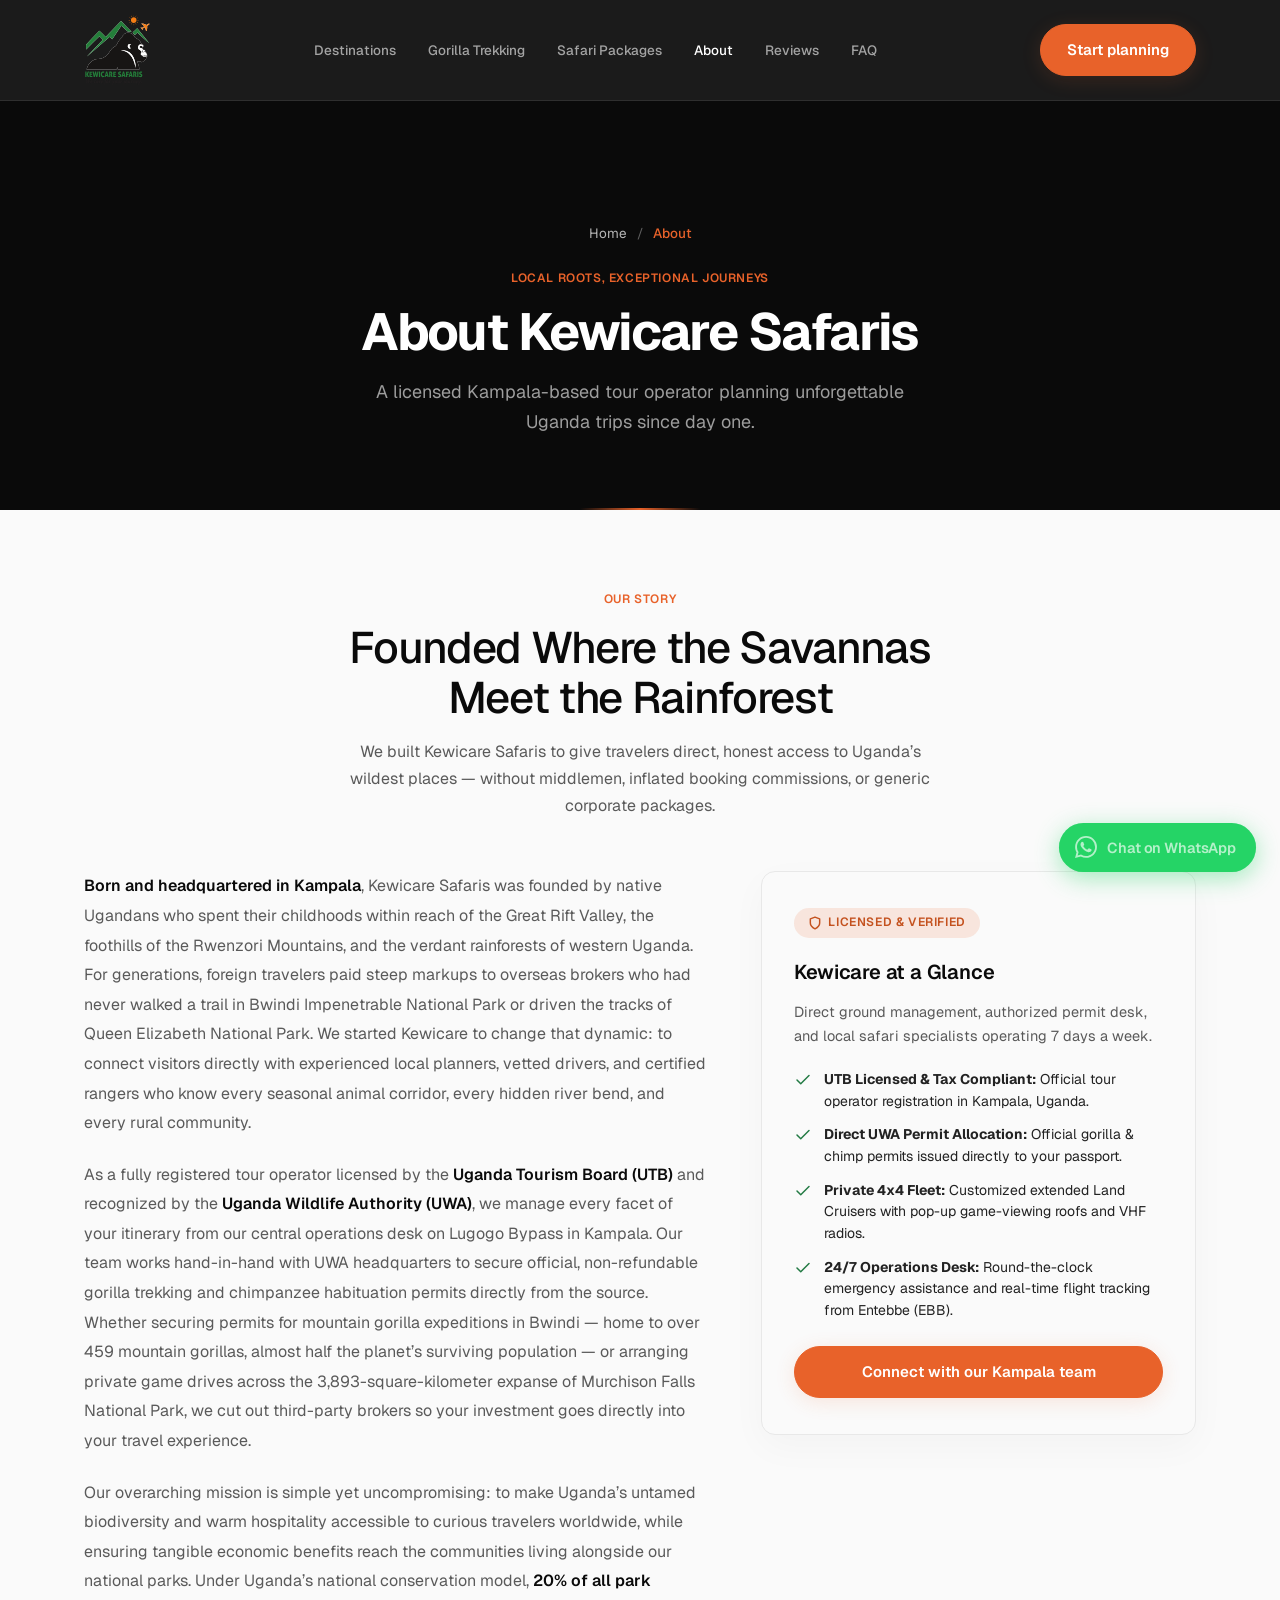
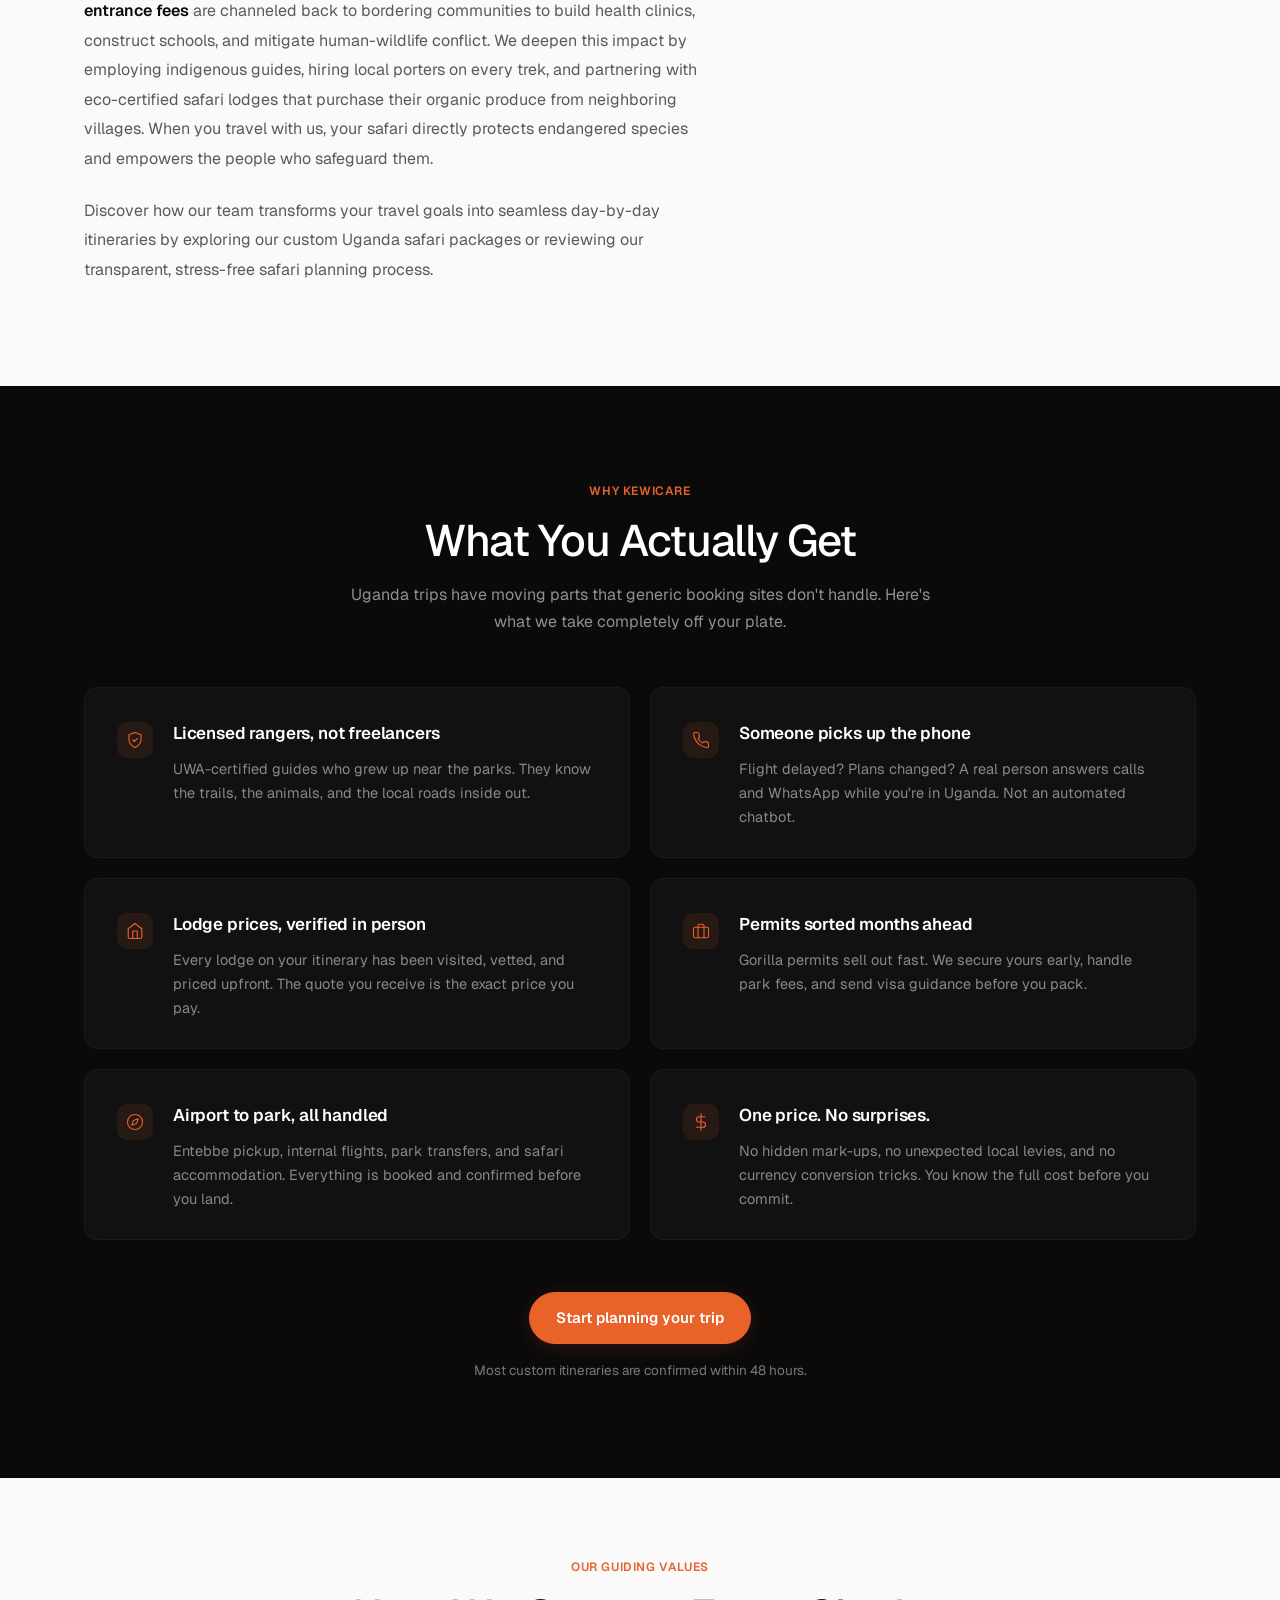
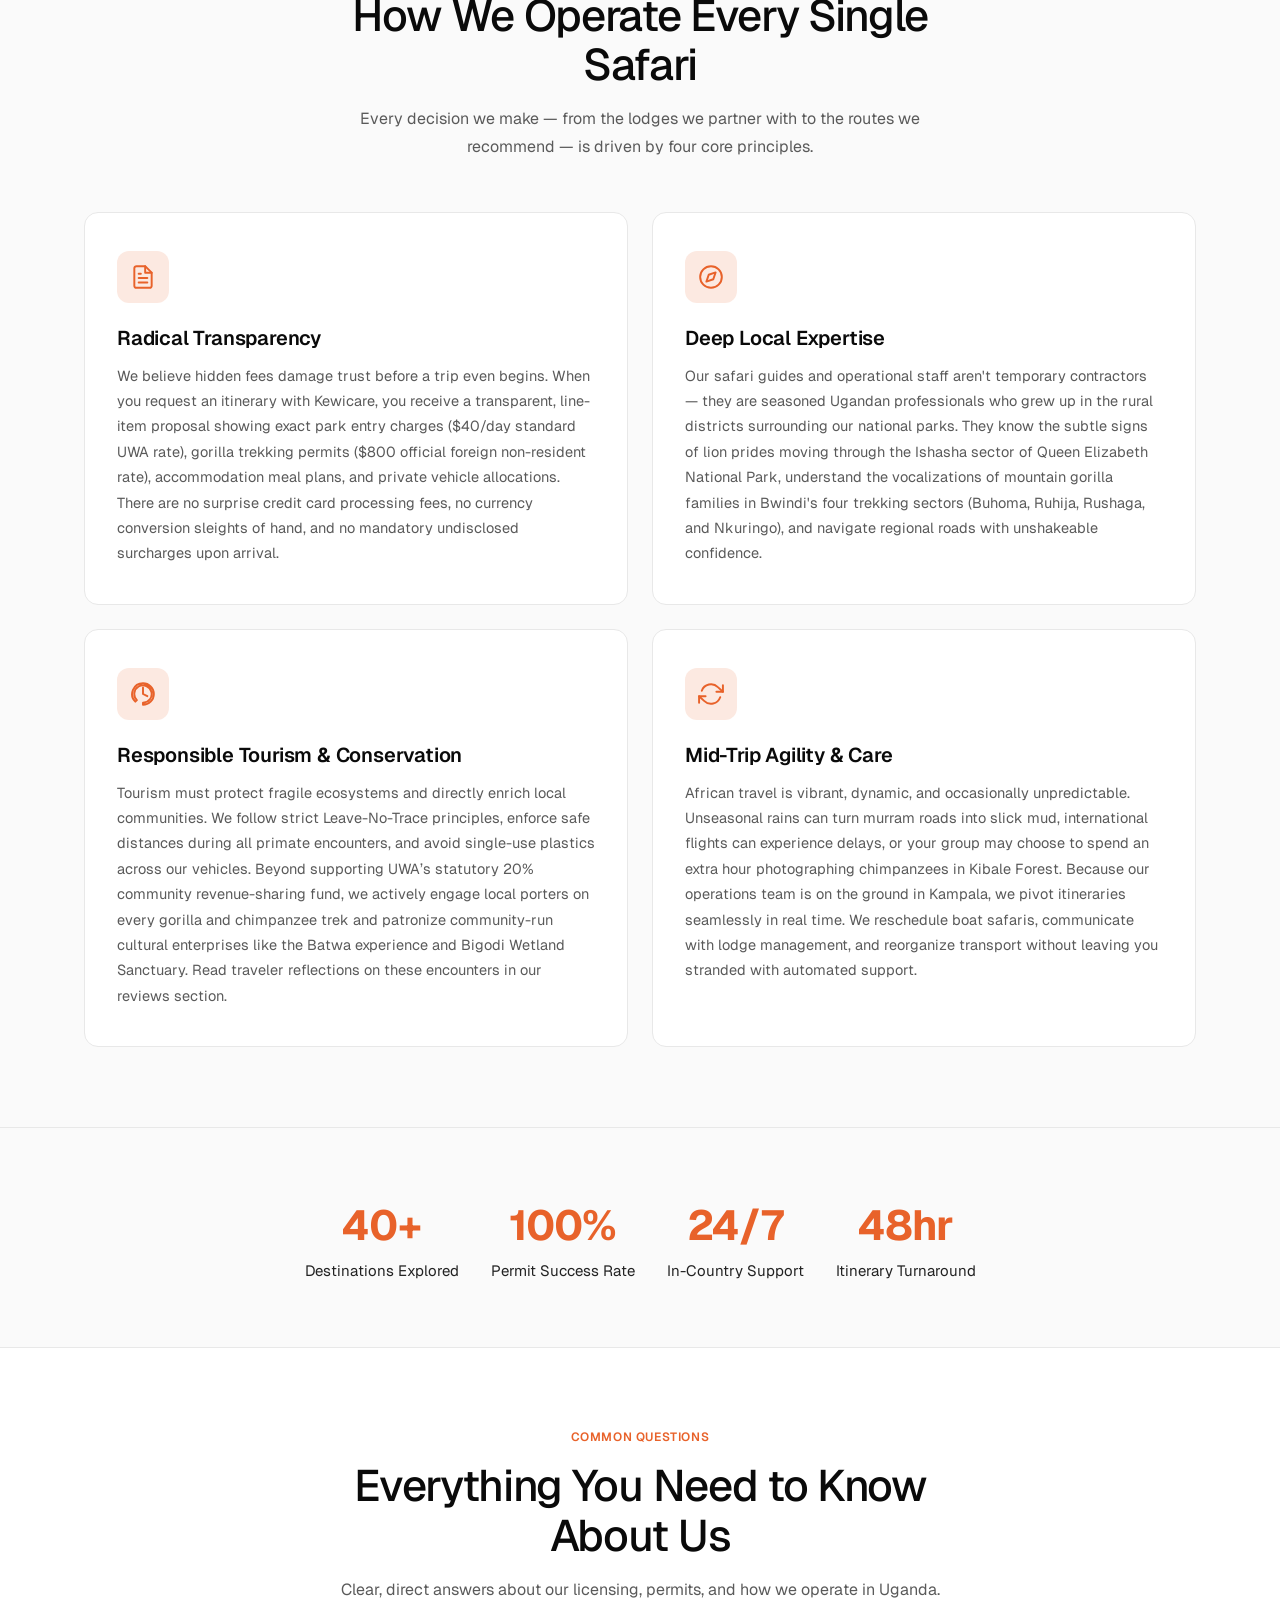
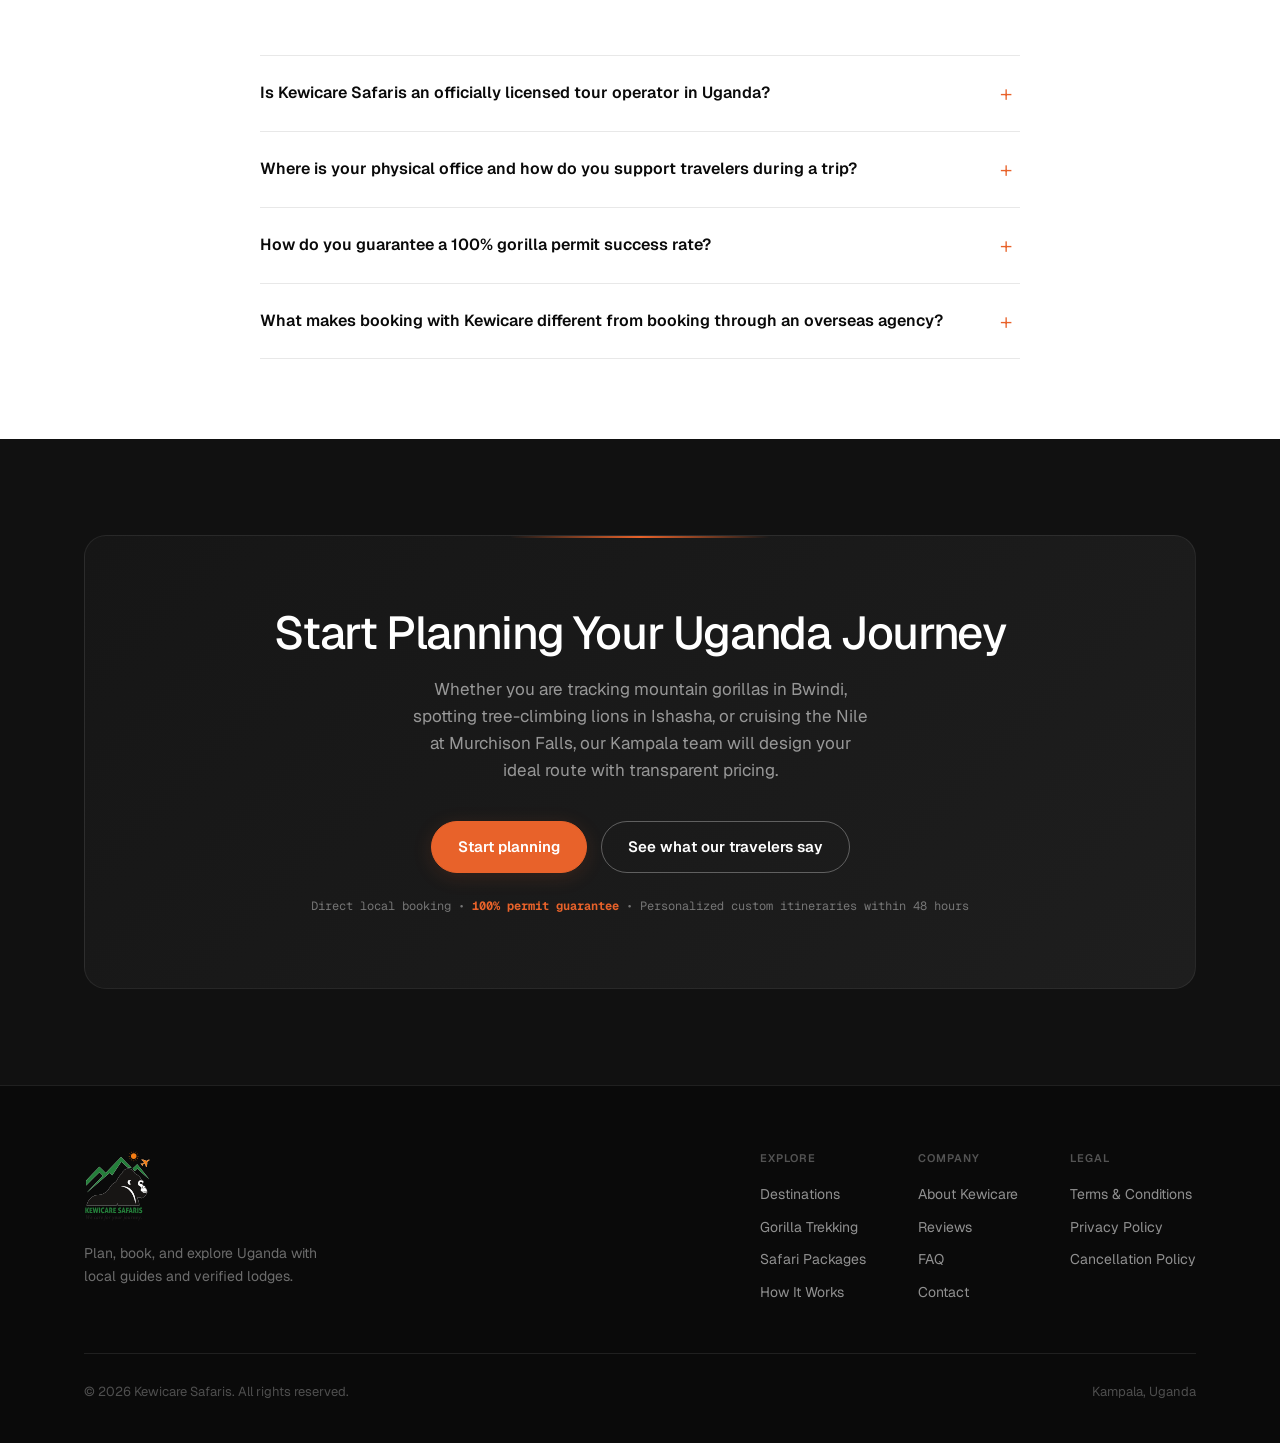
==== commit a9c12739: "SEO meta updates, WebSite schema fix, trailingSlash config, and WhatsApp button" ====
--- a/about/index.html
+++ b/about/index.html
@@ -3,7 +3,7 @@
 <head>
   <meta charset="UTF-8">
   <meta name="viewport" content="width=device-width, initial-scale=1.0">
-  <title>About Kewicare Safaris — Licensed Uganda Tour Operator | Kampala</title>
+  <title>About Kewicare Safaris | Licensed Uganda Tour Operator</title>
   <meta name="description" content="Kewicare Safaris is a licensed Kampala-based tour operator specializing in gorilla trekking, wildlife safaris, and custom Uganda trips with transparent pricing.">
   <link rel="canonical" href="https://kewicare.com/about/">
   <link rel="icon" type="image/png" href="/logos/favicon.png">
@@ -60,12 +60,12 @@
         "@id": "https://kewicare.com/#travelagency",
         "name": "Kewicare Safaris",
         "alternateName": "Kewicare Safaris Uganda",
-        "url": "https://kewicare.com",
+        "url": "https://kewicare.com/",
         "logo": "https://kewicare.com/logos/kewicare-logo.svg",
         "image": "https://kewicare.com/big-5-safari-uganda.png",
         "description": "Kewicare Safaris is a licensed Kampala-based tour operator specializing in gorilla trekking, wildlife safaris, and custom Uganda trips with transparent pricing.",
-        "telephone": "+256-700-000-000",
-        "email": "hello@kewicare.com",
+        "telephone": "+256-771-188630",
+        "email": "info@kewicare.com",
         "address": {
           "@type": "PostalAddress",
           "streetAddress": "Plot 14, Lugogo Bypass",
@@ -643,9 +643,9 @@
           </div>
           <div class="footer-col">
             <h4>Legal</h4>
-            <a href="#">Terms &amp; Conditions</a>
-            <a href="#">Privacy Policy</a>
-            <a href="#">Cancellation Policy</a>
+            <a href="/terms/">Terms &amp; Conditions</a>
+          <a href="/privacy/">Privacy Policy</a>
+          <a href="/cancellation-policy/">Cancellation Policy</a>
           </div>
         </div>
       </div>
--- a/css/styles.css
+++ b/css/styles.css
@@ -125,18 +125,55 @@
 @media(max-width:640px){.why-grid{grid-template-columns:1fr;}.why-item{padding:24px 22px 22px;}}
 .no{color:rgba(255,255,255,.28);}
 
-/* --- Testimonials / Reviews --- */
-.reviews-bg{background:var(--white);}
-.stat-line{text-align:center;max-width:520px;margin:0 auto 46px;font-size:18px;font-weight:600;color:var(--black);}
-.stat-line em{color:var(--orange);font-style:normal;}
-.wall{display:grid;grid-template-columns:repeat(3,1fr);gap:18px;align-items:start;}
-.t-card{background:var(--grey-50);border:none;border-radius:var(--radius-md);padding:32px;box-shadow:none;transition:background .3s;}
-.t-card:hover{background:var(--grey-100);}
-.t-card .stars{color:var(--orange);font-size:13px;margin-bottom:12px;display:block;letter-spacing:2px;}
-.t-card p{font-size:14.5px;color:var(--grey-600);line-height:1.65;}
-.t-meta{margin-top:16px;display:flex;justify-content:space-between;align-items:baseline;font-family:var(--font-mono);font-size:11px;color:var(--grey-400);}
-.t-meta .name{font-family:var(--font-sans);font-weight:700;color:var(--black);font-size:13.5px;}
-.t-meta .tag{color:var(--green-mid);}
+/* --- Reviews / Social Proof (redesigned) --- */
+.reviews-section{background:var(--white);padding:96px 0;}
+.reviews-header{text-align:center;margin-bottom:48px;}
+.reviews-header .eyebrow{color:var(--orange-deep);margin-bottom:14px;display:block;}
+.reviews-header h2{font-size:clamp(28px,4vw,44px);font-weight:500;letter-spacing:-.03em;color:var(--black);text-wrap:balance;margin-bottom:20px;}
+.aggregate-bar{display:inline-flex;align-items:center;gap:12px;background:var(--grey-50);border:1px solid var(--grey-200);border-radius:999px;padding:10px 24px;font-size:14px;color:var(--grey-600);}
+.aggregate-bar .stars-lg{color:var(--orange);font-size:16px;letter-spacing:1px;}
+.aggregate-bar strong{color:var(--black);font-weight:700;}
+.aggregate-bar .source{color:var(--grey-400);font-size:12px;border-left:1px solid var(--grey-200);padding-left:12px;margin-left:4px;}
+
+/* Featured review card */
+.review-featured{display:grid;grid-template-columns:1fr 1fr;border-radius:var(--radius-lg);overflow:hidden;border:1px solid var(--grey-200);margin-bottom:24px;min-height:320px;}
+.review-featured-photo{background-size:cover;background-position:center;min-height:280px;}
+.review-featured-body{padding:40px 36px;display:flex;flex-direction:column;justify-content:center;}
+.review-featured-body .stars{color:var(--orange);font-size:15px;letter-spacing:2px;margin-bottom:16px;display:block;}
+.review-featured-body blockquote{margin:0;font-size:17px;color:var(--grey-800);line-height:1.75;letter-spacing:-.01em;}
+.review-featured-body blockquote strong{color:var(--black);font-weight:600;}
+
+/* Review grid */
+.review-grid{display:grid;grid-template-columns:repeat(2,1fr);gap:20px;margin-bottom:40px;}
+.review-card{background:var(--white);border:1px solid var(--grey-200);border-radius:var(--radius-md);padding:32px;display:flex;flex-direction:column;transition:border-color .2s,box-shadow .2s;}
+.review-card:hover{border-color:var(--grey-400);box-shadow:0 4px 20px rgba(0,0,0,.04);}
+.review-card .stars{color:var(--orange);font-size:13px;letter-spacing:2px;margin-bottom:14px;display:block;}
+.review-card blockquote{margin:0;font-size:15px;color:var(--grey-600);line-height:1.7;flex:1;}
+.review-card blockquote strong{color:var(--black);font-weight:600;}
+
+/* Reviewer info (shared between featured + cards) */
+.reviewer{display:flex;align-items:center;gap:14px;margin-top:24px;padding-top:20px;border-top:1px solid var(--grey-200);}
+.reviewer-avatar{width:44px;height:44px;border-radius:50%;display:flex;align-items:center;justify-content:center;font-size:15px;font-weight:700;color:var(--white);flex-shrink:0;letter-spacing:.02em;}
+.reviewer-info{display:flex;flex-direction:column;gap:2px;}
+.reviewer-name{font-size:14px;font-weight:700;color:var(--black);}
+.reviewer-trip{font-size:13px;color:var(--orange-deep);font-weight:500;}
+.reviewer-meta{font-size:11.5px;color:var(--grey-400);}
+.reviewer-meta .verified{color:var(--green-mid);font-weight:600;}
+
+/* Reviews CTA */
+.reviews-cta{text-align:center;padding-top:8px;}
+.reviews-cta-context{font-size:14px;color:var(--grey-400);margin-bottom:16px;}
+.reviews-cta-context strong{color:var(--black);}
+
+@media(max-width:768px){
+  .review-featured{grid-template-columns:1fr;}
+  .review-featured-photo{min-height:220px;}
+  .review-featured-body{padding:28px 24px;}
+  .review-featured-body blockquote{font-size:16px;}
+  .review-grid{grid-template-columns:1fr;}
+  .aggregate-bar{flex-wrap:wrap;justify-content:center;gap:8px;}
+  .aggregate-bar .source{border-left:none;padding-left:0;margin-left:0;}
+}
 
 /* --- FAQ --- */
 .faq{max-width:700px;margin:0 auto;}
@@ -198,6 +235,7 @@
 
 /* --- Breadcrumbs --- */
 .breadcrumb{padding:16px 0 0;font-size:13px;color:var(--grey-400);}
+.breadcrumb ol,.breadcrumb ul,.breadcrumb-list{list-style:none;margin:0;padding:0;}
 .breadcrumb a{color:var(--grey-600);transition:color .2s;}
 .breadcrumb a:hover{color:var(--orange);}
 .breadcrumb span{margin:0 8px;color:var(--grey-200);}
@@ -278,7 +316,22 @@
 .stats-row{display:flex;gap:32px;justify-content:center;flex-wrap:wrap;padding:40px 0;}
 .stat-item{text-align:center;min-width:120px;}
 .stat-item .stat-number{font-size:clamp(28px,4vw,42px);font-weight:700;color:var(--orange);letter-spacing:-0.02em;}
-.stat-item .stat-label{font-size:13px;color:var(--grey-400);text-transform:uppercase;letter-spacing:.04em;margin-top:4px;}
+/* --- Itinerary Details Accordion --- */
+.itinerary-details{margin:18px 0;background:var(--grey-50);border:1px solid var(--grey-200);border-radius:var(--radius-sm);overflow:hidden;}
+.itinerary-toggle{padding:12px 16px;font-size:13.5px;font-weight:600;color:var(--orange-deep);cursor:pointer;display:flex;align-items:center;justify-content:space-between;user-select:none;list-style:none;background:rgba(232,98,42,.05);border-bottom:1px solid transparent;transition:background .2s;}
+.itinerary-toggle:hover{background:rgba(232,98,42,.1);}
+.itinerary-toggle::-webkit-details-marker{display:none;}
+.itinerary-toggle svg{transition:transform .25s ease;color:var(--orange-deep);}
+.itinerary-details[open] .itinerary-toggle{border-bottom-color:var(--grey-200);}
+.itinerary-details[open] .itinerary-toggle svg{transform:rotate(180deg);}
+.itinerary-timeline{padding:16px;display:flex;flex-direction:column;gap:16px;}
+.itinerary-day{display:flex;gap:12px;align-items:flex-start;}
+.day-badge{background:var(--black);color:var(--white);font-size:11px;font-weight:700;padding:4px 8px;border-radius:4px;white-space:nowrap;margin-top:2px;font-family:var(--font-mono);flex-shrink:0;}
+.day-content{flex:1;}
+.day-content h4{font-size:14px;font-weight:700;color:var(--black);margin:0 0 6px;line-height:1.4;}
+.day-content p{font-size:13px;color:var(--grey-600);line-height:1.6;margin:0 0 8px;}
+.day-meta{display:flex;flex-wrap:wrap;gap:12px;font-size:12px;color:var(--grey-800);background:var(--white);padding:8px 12px;border-radius:4px;border:1px solid var(--grey-200);margin-top:6px;}
+.day-meta span strong{color:var(--orange-deep);}
 
 /* --- Responsive overrides --- */
 @media(max-width:900px){.wall{grid-template-columns:repeat(2,1fr);}.footer-cols{gap:28px;}}
